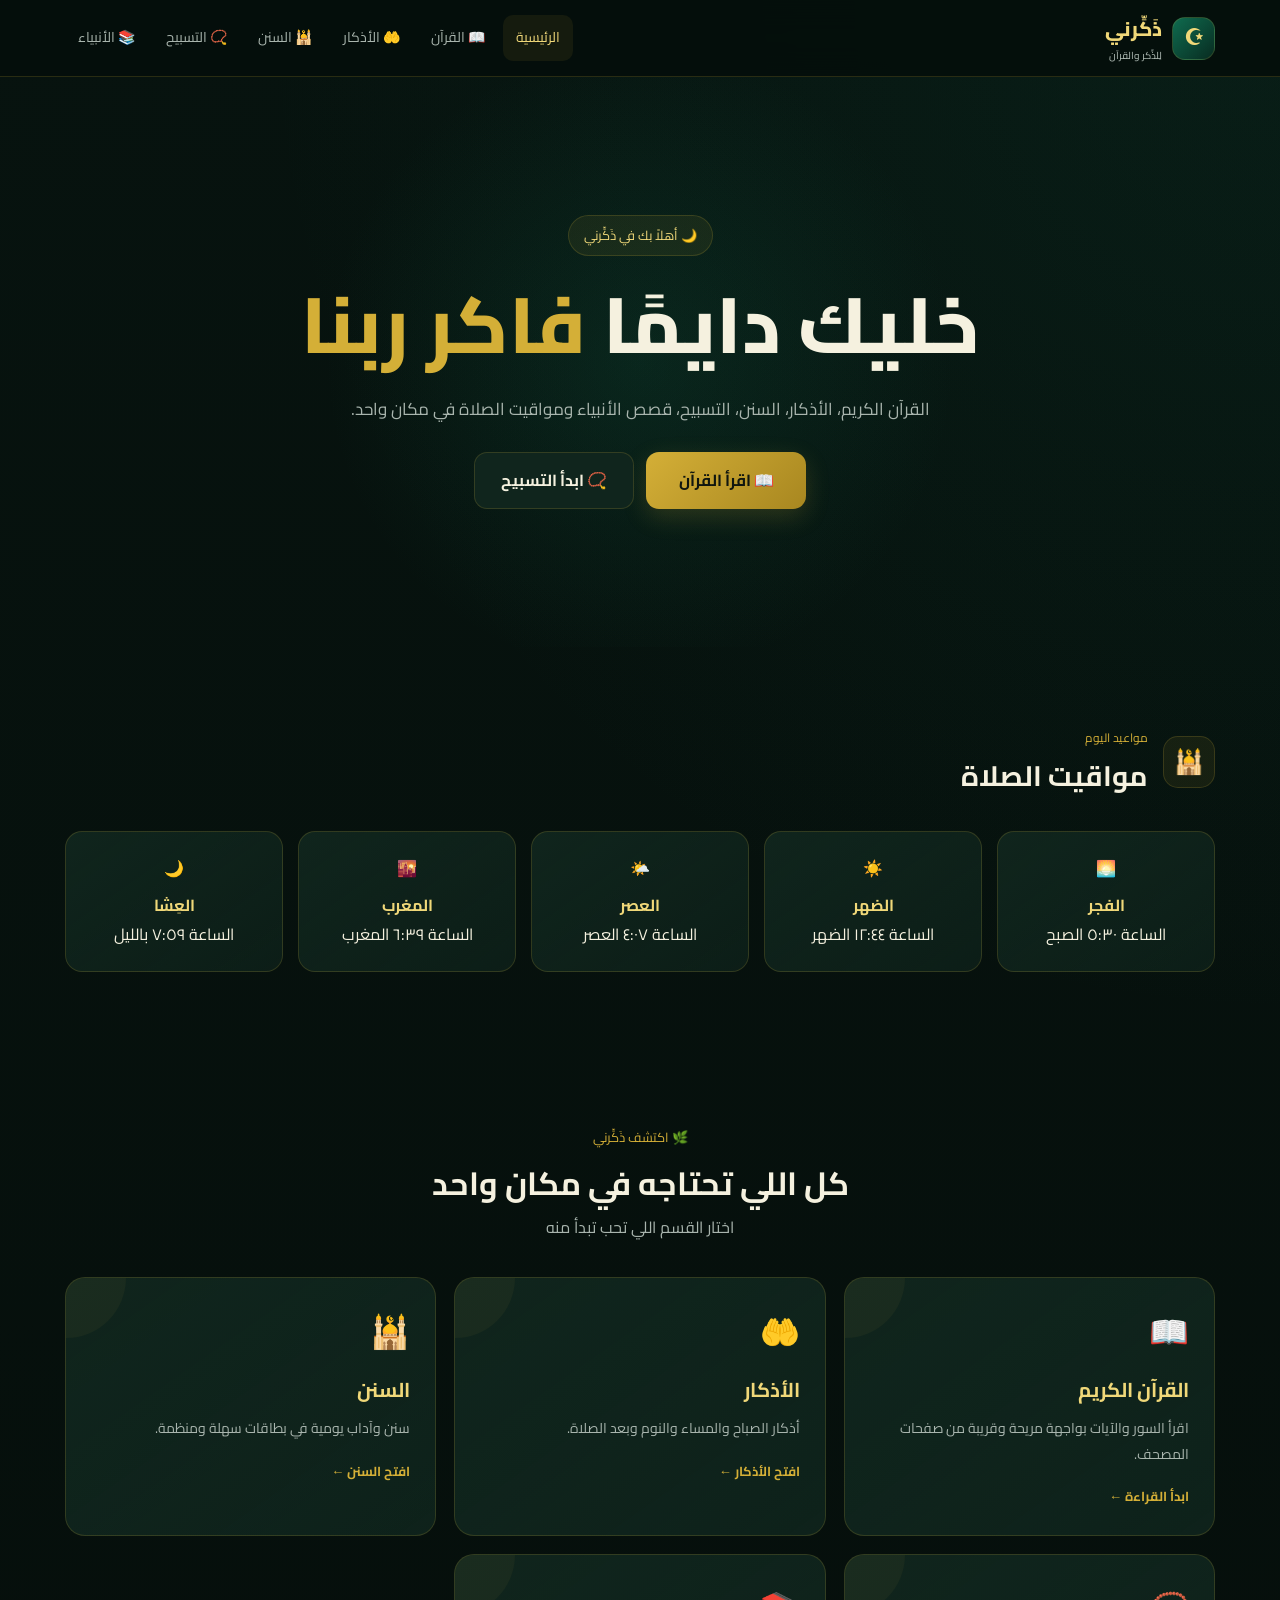
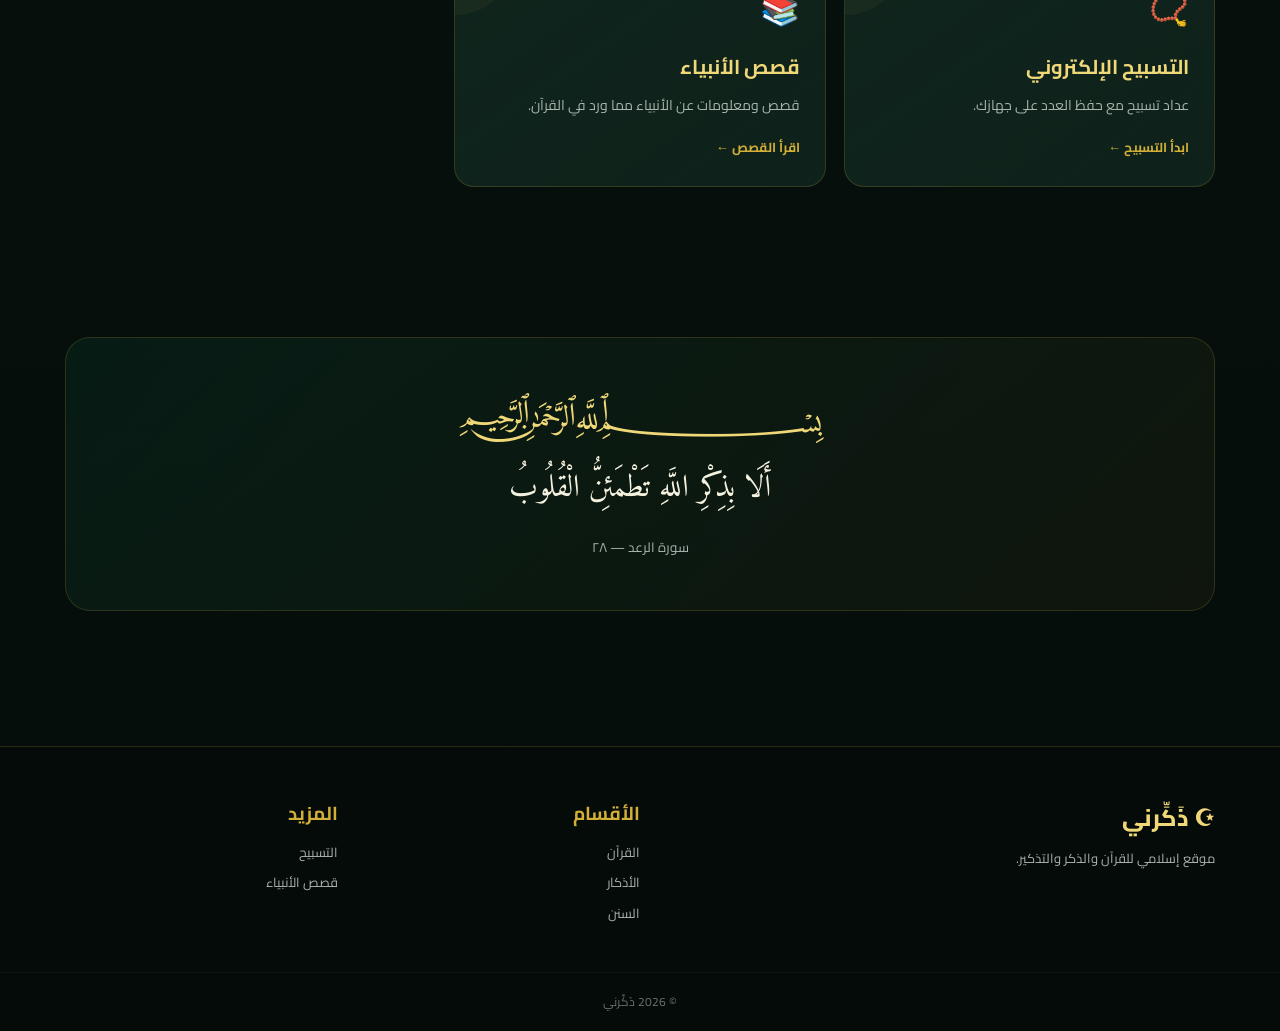
==== index.html @ 09d7612b "Add files via upload" ====
<!DOCTYPE html>
<html lang="ar" dir="rtl">

<head>
    <meta charset="UTF-8">
    <meta name="viewport" content="width=device-width, initial-scale=1.0">

    <title>ذَكِّرني | موقع إسلامي</title>

    <meta name="description"
          content="ذَكِّرني - القرآن الكريم والأذكار والسنن والتسبيح وقصص الأنبياء">

    <link rel="preconnect" href="https://fonts.googleapis.com">
    <link rel="preconnect" href="https://fonts.gstatic.com" crossorigin>

    <link href="https://fonts.googleapis.com/css2?family=Amiri:wght@400;700&family=Cairo:wght@400;500;600;700;800&display=swap"
          rel="stylesheet">

    <link rel="stylesheet" href="style.css">
</head>

<body>

<header class="header">

    <div class="container nav">

        <a href="index.html" class="logo">

            <span class="logo-mark">☪</span>

            <span>
                ذَكِّرني
                <small>لِلذِّكر والقرآن</small>
            </span>

        </a>

        <button class="menu-btn" id="menuBtn">
            ☰
        </button>

        <nav class="nav-links" id="navLinks">

            <a href="index.html" class="active">
                الرئيسية
            </a>

            <a href="quran.html">
                📖 القرآن
            </a>

            <a href="adhkar.html">
                🤲 الأذكار
            </a>

            <a href="sunnah.html">
                🕌 السنن
            </a>

            <a href="tasbeeh.html">
                📿 التسبيح
            </a>

            <a href="prophets.html">
                📚 الأنبياء
            </a>

        </nav>

    </div>

</header>


<section class="hero">

    <div class="container hero-content">

        <span class="badge">
            🌙 أهلاً بك في ذَكِّرني
        </span>

        <h1>
            خليك دايمًا
            <span>فاكر ربنا</span>
        </h1>

        <p>
            القرآن الكريم، الأذكار، السنن، التسبيح،
            قصص الأنبياء ومواقيت الصلاة في مكان واحد.
        </p>

        <div class="hero-actions">

            <a href="quran.html" class="btn primary">
                📖 اقرأ القرآن
            </a>

            <a href="tasbeeh.html" class="btn secondary">
                📿 ابدأ التسبيح
            </a>

        </div>

    </div>

</section>


<section class="section prayer-section">

    <div class="container">

        <div class="section-head">

            <div class="section-icon">
                🕌
            </div>

            <div>

                <small>
                    مواعيد اليوم
                </small>

                <h2>
                    مواقيت الصلاة
                </h2>

            </div>

        </div>

        <div id="prayerTimes" class="prayer-grid">

            <div class="loading">
                ⏳ جاري تحميل المواقيت...
            </div>

        </div>

    </div>

</section>


<section class="section">

    <div class="container">

        <div class="title-center">

            <span>
                🌿 اكتشف ذَكِّرني
            </span>

            <h2>
                كل اللي تحتاجه في مكان واحد
            </h2>

            <p>
                اختار القسم اللي تحب تبدأ منه
            </p>

        </div>


        <div class="cards-grid">


            <a class="feature-card" href="quran.html">

                <div class="card-icon">
                    📖
                </div>

                <h3>
                    القرآن الكريم
                </h3>

                <p>
                    اقرأ السور والآيات بواجهة
                    مريحة وقريبة من صفحات المصحف.
                </p>

                <b>
                    ابدأ القراءة ←
                </b>

            </a>


            <a class="feature-card" href="adhkar.html">

                <div class="card-icon">
                    🤲
                </div>

                <h3>
                    الأذكار
                </h3>

                <p>
                    أذكار الصباح والمساء والنوم
                    وبعد الصلاة.
                </p>

                <b>
                    افتح الأذكار ←
                </b>

            </a>


            <a class="feature-card" href="sunnah.html">

                <div class="card-icon">
                    🕌
                </div>

                <h3>
                    السنن
                </h3>

                <p>
                    سنن وآداب يومية في بطاقات
                    سهلة ومنظمة.
                </p>

                <b>
                    افتح السنن ←
                </b>

            </a>


            <a class="feature-card" href="tasbeeh.html">

                <div class="card-icon">
                    📿
                </div>

                <h3>
                    التسبيح الإلكتروني
                </h3>

                <p>
                    عداد تسبيح مع حفظ العدد
                    على جهازك.
                </p>

                <b>
                    ابدأ التسبيح ←
                </b>

            </a>


            <a class="feature-card" href="prophets.html">

                <div class="card-icon">
                    📚
                </div>

                <h3>
                    قصص الأنبياء
                </h3>

                <p>
                    قصص ومعلومات عن الأنبياء
                    مما ورد في القرآن.
                </p>

                <b>
                    اقرأ القصص ←
                </b>

            </a>

        </div>

    </div>

</section>


<section class="section">

    <div class="container">

        <div class="verse-box">

            <div class="bismillah">
                ﷽
            </div>

            <p>
                أَلَا بِذِكْرِ اللَّهِ تَطْمَئِنُّ الْقُلُوبُ
            </p>

            <small>
                سورة الرعد — ٢٨
            </small>

        </div>

    </div>

</section>


<footer class="footer">

    <div class="container footer-grid">

        <div>

            <div class="footer-logo">
                ☪ ذَكِّرني
            </div>

            <p>
                موقع إسلامي للقرآن والذكر والتذكير.
            </p>

        </div>


        <div>

            <h3>
                الأقسام
            </h3>

            <a href="quran.html">
                القرآن
            </a>

            <a href="adhkar.html">
                الأذكار
            </a>

            <a href="sunnah.html">
                السنن
            </a>

        </div>


        <div>

            <h3>
                المزيد
            </h3>

            <a href="tasbeeh.html">
                التسبيح
            </a>

            <a href="prophets.html">
                قصص الأنبياء
            </a>

        </div>

    </div>


    <div class="footer-bottom">

        © 2026 ذَكِّرني

    </div>

</footer>


<script src="app.js"></script>

</body>
</html>
---- style.css ----
/* =====================================================
   ذَكِّرني | Islamic Website
   Complete Style
===================================================== */

:root {
    --bg: #07130f;
    --bg-2: #0b1c16;
    --card: #10251d;
    --card-2: #132c23;

    --gold: #d4af37;
    --gold-light: #f0d879;
    --gold-dark: #a88720;

    --green: #0f6b4f;
    --green-light: #16805f;

    --text: #f5f1df;
    --muted: #a9b5ae;

    --border: rgba(212, 175, 55, 0.18);

    --danger: #d9534f;

    --shadow:
        0 15px 45px rgba(0, 0, 0, 0.35);
}


/* =====================================================
   RESET
===================================================== */

* {
    margin: 0;
    padding: 0;
    box-sizing: border-box;
}


html {
    scroll-behavior: smooth;
}


body {
    min-height: 100vh;

    background:
        radial-gradient(
            circle at top right,
            rgba(22, 128, 95, 0.10),
            transparent 35%
        ),
        linear-gradient(
            180deg,
            var(--bg),
            #050d0a
        );

    color: var(--text);

    font-family: "Cairo", sans-serif;

    line-height: 1.8;
}


body::selection {
    background: var(--gold);
    color: #07130f;
}


button,
input,
select,
textarea {
    font-family: inherit;
}


button {
    border: none;
    outline: none;
}


a {
    color: inherit;
    text-decoration: none;
}


img {
    max-width: 100%;
}


.container {
    width: min(1150px, 92%);
    margin: auto;
}


/* =====================================================
   HEADER
===================================================== */

.header {
    position: sticky;
    top: 0;
    z-index: 1000;

    background:
        rgba(5, 15, 11, 0.92);

    backdrop-filter: blur(15px);

    border-bottom:
        1px solid var(--border);
}


.nav {
    min-height: 76px;

    display: flex;
    align-items: center;
    justify-content: space-between;

    gap: 20px;
}


.logo {
    display: flex;
    align-items: center;

    gap: 10px;

    color: var(--gold-light);

    font-size: 20px;
    font-weight: 800;
}


.logo small {
    display: block;

    color: var(--muted);

    font-size: 10px;
    font-weight: 500;
}


.logo-mark {
    width: 43px;
    height: 43px;

    display: flex;
    align-items: center;
    justify-content: center;

    border-radius: 13px;

    background:
        linear-gradient(
            135deg,
            var(--green),
            #082c21
        );

    border:
        1px solid var(--border);

    color: var(--gold-light);

    font-size: 22px;
}


.nav-links {
    display: flex;
    align-items: center;

    gap: 5px;
}


.nav-links a {
    padding: 10px 13px;

    border-radius: 10px;

    color: var(--muted);

    font-size: 14px;

    transition: 0.25s ease;
}


.nav-links a:hover,
.nav-links a.active {
    color: var(--gold-light);

    background:
        rgba(212, 175, 55, 0.08);
}


.menu-btn {
    display: none;

    width: 43px;
    height: 43px;

    border-radius: 11px;

    background: var(--card);

    color: var(--gold);

    font-size: 22px;

    cursor: pointer;
}


/* =====================================================
   HERO
===================================================== */

.hero {
    min-height: 570px;

    display: flex;
    align-items: center;

    text-align: center;

    background:
        radial-gradient(
            circle at center,
            rgba(22, 128, 95, 0.16),
            transparent 45%
        );
}


.hero-content {
    max-width: 850px;
    margin: auto;
}


.badge {
    display: inline-flex;
    align-items: center;

    padding: 8px 15px;

    border-radius: 50px;

    background:
        rgba(212, 175, 55, 0.08);

    border:
        1px solid var(--border);

    color: var(--gold-light);

    font-size: 13px;
}


.hero h1 {
    margin-top: 22px;

    font-size: clamp(42px, 7vw, 78px);

    line-height: 1.2;

    font-weight: 800;
}


.hero h1 span {
    color: var(--gold);
}


.hero p {
    max-width: 700px;

    margin: 22px auto;

    color: var(--muted);

    font-size: 17px;
}


.hero-actions {
    display: flex;
    justify-content: center;

    gap: 12px;

    margin-top: 28px;
}


.btn {
    display: inline-flex;
    align-items: center;
    justify-content: center;

    min-width: 160px;

    padding: 13px 20px;

    border-radius: 13px;

    font-weight: 700;

    transition: 0.25s ease;
}


.btn:hover {
    transform: translateY(-3px);
}


.btn.primary {
    background:
        linear-gradient(
            135deg,
            var(--gold),
            var(--gold-dark)
        );

    color: #10160f;

    box-shadow:
        0 8px 25px rgba(212, 175, 55, 0.18);
}


.btn.secondary {
    background: var(--card);

    border:
        1px solid var(--border);

    color: var(--text);
}


/* =====================================================
   SECTIONS
===================================================== */

.section {
    padding: 75px 0;
}


.section-head {
    display: flex;
    align-items: center;

    gap: 15px;

    margin-bottom: 30px;
}


.section-icon {
    width: 52px;
    height: 52px;

    display: flex;
    align-items: center;
    justify-content: center;

    border-radius: 15px;

    background:
        rgba(212, 175, 55, 0.08);

    border:
        1px solid var(--border);

    font-size: 24px;
}


.section-head small {
    color: var(--gold);

    font-size: 12px;
}


.section-head h2 {
    font-size: 28px;
}


.title-center {
    text-align: center;

    margin-bottom: 35px;
}


.title-center > span {
    color: var(--gold);

    font-size: 13px;
}


.title-center h2 {
    margin-top: 5px;

    font-size: 32px;
}


.title-center p {
    color: var(--muted);
}


/* =====================================================
   PRAYER
===================================================== */

.prayer-grid {
    display: grid;

    grid-template-columns:
        repeat(5, 1fr);

    gap: 15px;
}


.prayer-card {
    padding: 22px 15px;

    text-align: center;

    border-radius: 17px;

    background:
        linear-gradient(
            145deg,
            var(--card),
            rgba(16, 37, 29, 0.65)
        );

    border:
        1px solid var(--border);

    transition: 0.25s ease;
}


.prayer-card:hover {
    transform: translateY(-5px);

    border-color:
        rgba(212, 175, 55, 0.45);
}


.prayer-card .icon {
    font-size: 25px;
}


.prayer-card h3 {
    margin-top: 8px;

    color: var(--gold-light);

    font-size: 16px;
}


.prayer-card .time {
    margin-top: 5px;

    font-size: 22px;

    font-weight: 700;
}


.prayer-card small {
    color: var(--muted);
}


.loading {
    width: 100%;

    padding: 35px;

    text-align: center;

    color: var(--muted);
}


/* =====================================================
   FEATURE CARDS
===================================================== */

.cards-grid {
    display: grid;

    grid-template-columns:
        repeat(3, 1fr);

    gap: 18px;
}


.feature-card {
    position: relative;

    padding: 25px;

    min-height: 210px;

    border-radius: 20px;

    background:
        linear-gradient(
            145deg,
            var(--card),
            rgba(19, 44, 35, 0.65)
        );

    border:
        1px solid var(--border);

    transition: 0.3s ease;

    overflow: hidden;
}


.feature-card::before {
    content: "";

    position: absolute;

    width: 120px;
    height: 120px;

    top: -60px;
    left: -60px;

    border-radius: 50%;

    background:
        rgba(212, 175, 55, 0.05);
}


.feature-card:hover {
    transform: translateY(-7px);

    border-color:
        rgba(212, 175, 55, 0.45);

    box-shadow: var(--shadow);
}


.card-icon {
    font-size: 32px;

    margin-bottom: 12px;
}


.feature-card h3 {
    color: var(--gold-light);

    font-size: 20px;
}


.feature-card p {
    margin-top: 8px;

    color: var(--muted);

    font-size: 14px;
}


.feature-card b {
    display: inline-block;

    margin-top: 18px;

    color: var(--gold);

    font-size: 13px;
}


/* =====================================================
   VERSE
===================================================== */

.verse-box {
    padding: 50px 25px;

    text-align: center;

    border-radius: 25px;

    background:
        linear-gradient(
            135deg,
            rgba(15, 107, 79, 0.15),
            rgba(212, 175, 55, 0.05)
        );

    border:
        1px solid var(--border);
}


.bismillah {
    font-family: "Amiri", serif;

    color: var(--gold-light);

    font-size: 32px;

    text-align: center;
}


.verse-box p {
    margin: 15px 0;

    font-family: "Amiri", serif;

    font-size: 31px;
}


.verse-box small {
    color: var(--muted);
}


/* =====================================================
   FOOTER
===================================================== */

.footer {
    margin-top: 60px;

    padding-top: 50px;

    background: #040b08;

    border-top:
        1px solid var(--border);
}


.footer-grid {
    display: grid;

    grid-template-columns:
        2fr 1fr 1fr;

    gap: 30px;
}


.footer-logo {
    color: var(--gold-light);

    font-size: 23px;

    font-weight: 800;
}


.footer p {
    color: var(--muted);

    margin-top: 8px;

    font-size: 13px;
}


.footer h3 {
    margin-bottom: 10px;

    color: var(--gold);
}


.footer a {
    display: block;

    margin: 7px 0;

    color: var(--muted);

    font-size: 13px;

    transition: 0.2s;
}


.footer a:hover {
    color: var(--gold-light);
}


.footer-bottom {
    margin-top: 40px;

    padding: 18px;

    text-align: center;

    color: #68736e;

    border-top:
        1px solid rgba(255,255,255,0.04);

    font-size: 12px;
}


/* =====================================================
   INNER PAGE
===================================================== */

.page-hero {
    padding: 75px 0 55px;

    text-align: center;

    background:
        radial-gradient(
            circle at center,
            rgba(22, 128, 95, 0.12),
            transparent 45%
        );
}


.page-hero h1 {
    margin-top: 15px;

    font-size: clamp(35px, 5vw, 55px);
}


.page-hero p {
    color: var(--muted);

    margin-top: 8px;
}


.page-content {
    padding: 30px 0 70px;
}


/* =====================================================
   QURAN CONTROLS
===================================================== */

.quran-controls {
    display: flex;

    justify-content: center;

    margin-bottom: 25px;
}


.surah-select {
    width: min(600px, 100%);

    padding: 14px 18px;

    border-radius: 13px;

    border:
        1px solid var(--border);

    background: var(--card);

    color: var(--text);

    outline: none;

    cursor: pointer;

    font-size: 15px;
}


.surah-select:focus {
    border-color: var(--gold);
}


.surah-select option {
    background: #0c1c15;

    color: white;
}


/* =====================================================
   MUSHAF PAGE
===================================================== */

.quran-reader {
    width: 100%;
}


.mushaf-page {
    position: relative;

    max-width: 850px;

    min-height: 900px;

    margin: 25px auto;

    padding: 45px 55px 75px;

    background:
        linear-gradient(
            145deg,
            rgba(255,255,255,0.045),
            rgba(212,175,55,0.025)
        );

    border:
        2px solid rgba(212,175,55,0.35);

    border-radius: 8px;

    box-shadow:
        0 15px 45px rgba(0,0,0,0.35),
        inset 0 0 40px rgba(212,175,55,0.03);
}


.mushaf-top {
    display: flex;

    justify-content: space-between;

    gap: 15px;

    padding-bottom: 15px;

    margin-bottom: 25px;

    border-bottom:
        1px solid rgba(212,175,55,0.25);

    color: var(--gold);

    font-family: "Cairo", sans-serif;

    font-size: 14px;
}


.mushaf-page .quran-title {
    text-align: center;

    color: var(--gold-light);

    font-family: "Amiri", serif;

    font-size: 32px;

    margin-bottom: 10px;
}


.mushaf-page .basmala {
    text-align: center;

    font-family: "Amiri", serif;

    color: var(--text);

    font-size: 32px;

    margin: 20px 0 30px;
}


.mushaf-text {
    color: #f5f0df;

    font-family: "Amiri", serif;

    font-size: 30px;

    line-height: 2.35;

    text-align: justify;
}


.mushaf-ayah {
    display: inline;

    transition: 0.3s ease;
}


.mushaf-number {
    display: inline-flex;

    align-items: center;
    justify-content: center;

    margin: 0 5px;

    color: var(--gold);

    font-family: "Amiri", serif;

    font-size: 20px;
}


/* الآية المطلوبة من قصص الأنبياء */

.mushaf-ayah.target-ayah {
    background:
        rgba(212,175,55,0.18);

    border-radius: 8px;

    padding: 4px 8px;

    box-shadow:
        0 0 20px rgba(212,175,55,0.25);

    outline:
        1px solid rgba(212,175,55,0.55);

    animation:
        targetAyahGlow 1.5s ease-in-out;
}


@keyframes targetAyahGlow {

    0% {
        background:
            rgba(212,175,55,0.45);
    }

    100% {
        background:
            rgba(212,175,55,0.18);
    }
}


.mushaf-page-number {
    position: absolute;

    bottom: 20px;

    left: 50%;

    transform: translateX(-50%);

    color: var(--gold);

    font-size: 14px;
}


/* =====================================================
   OLD AYAH SUPPORT
===================================================== */

.ayah {
    padding: 18px;

    margin-bottom: 10px;

    border-radius: 12px;

    font-family: "Amiri", serif;

    font-size: 27px;

    line-height: 2;

    transition: 0.3s ease;
}


.ayah-number {
    display: inline-flex;

    align-items: center;
    justify-content: center;

    width: 34px;
    height: 34px;

    margin-left: 8px;

    border:
        1px solid var(--border);

    border-radius: 50%;

    color: var(--gold);

    font-size: 15px;
}


.ayah-text {
    color: var(--text);
}


.ayah.target-ayah {
    border:
        2px solid var(--gold);

    box-shadow:
        0 0 25px rgba(212,175,55,0.25);

    transform: scale(1.01);

    background:
        rgba(212,175,55,0.07);
}


.ayah.target-ayah::before {
    content: "📍 الآية المطلوبة";

    display: block;

    margin-bottom: 10px;

    color: var(--gold);

    font-family: "Cairo", sans-serif;

    font-size: 13px;

    font-weight: 700;
}


/* =====================================================
   QURAN NAVIGATION
===================================================== */

.quran-navigation {
    display: flex;

    justify-content: center;

    gap: 15px;

    margin-top: 25px;
}


.quran-navigation button {
    min-width: 190px;

    padding: 13px 18px;

    border-radius: 13px;

    background: var(--card);

    border:
        1px solid var(--border);

    color: var(--text);

    cursor: pointer;

    transition: 0.25s ease;
}


.quran-navigation button:hover:not(:disabled) {
    background:
        rgba(212,175,55,0.09);

    border-color:
        rgba(212,175,55,0.5);

    color: var(--gold-light);

    transform: translateY(-2px);
}


.quran-navigation button:disabled {
    opacity: 0.35;

    cursor: not-allowed;
}


/* =====================================================
   ADHKAR
===================================================== */

.adhkar-grid {
    display: grid;

    grid-template-columns:
        repeat(3, 1fr);

    gap: 18px;
}


.dhikr-card {
    padding: 25px;

    border-radius: 18px;

    background: var(--card);

    border:
        1px solid var(--border);

    cursor: pointer;

    transition: 0.25s ease;
}


.dhikr-card:hover {
    transform: translateY(-5px);

    border-color:
        rgba(212,175,55,0.45);
}


.dhikr-card h3 {
    color: var(--gold-light);
}


.dhikr-card p {
    margin-top: 8px;

    color: var(--muted);

    font-size: 13px;
}


.dhikr-reader {
    margin-top: 25px;

    padding: 30px;

    border-radius: 20px;

    background: var(--card);

    border:
        1px solid var(--border);
}


.dhikr-item {
    padding: 20px 0;

    border-bottom:
        1px solid rgba(255,255,255,0.05);

    font-family: "Amiri", serif;

    font-size: 24px;

    line-height: 2;
}


.dhikr-item:last-child {
    border-bottom: none;
}


/* =====================================================
   SUNNAH
===================================================== */

.sunnah-grid {
    display: grid;

    grid-template-columns:
        repeat(3, 1fr);

    gap: 18px;
}


.sunnah-card {
    padding: 25px;

    border-radius: 18px;

    background: var(--card);

    border:
        1px solid var(--border);

    cursor: pointer;

    transition: 0.25s ease;
}


.sunnah-card:hover {
    transform: translateY(-5px);

    border-color:
        rgba(212,175,55,0.45);
}


.sunnah-card h3 {
    color: var(--gold-light);
}


.sunnah-card p {
    color: var(--muted);

    margin-top: 8px;

    font-size: 13px;
}


.sunnah-reader {
    margin-top: 25px;

    padding: 30px;

    border-radius: 20px;

    background: var(--card);

    border:
        1px solid var(--border);

    font-family: "Amiri", serif;

    font-size: 23px;

    line-height: 2;
}


/* =====================================================
   TASBEEH
===================================================== */

.tasbeeh-container {
    max-width: 650px;

    margin: auto;

    text-align: center;
}


.tasbeeh-options {
    display: grid;

    grid-template-columns:
        repeat(2, 1fr);

    gap: 12px;

    margin-bottom: 25px;
}


.tasbeeh-option {
    padding: 13px;

    border-radius: 13px;

    background: var(--card);

    border:
        1px solid var(--border);

    color: var(--text);

    cursor: pointer;

    transition: 0.25s;
}


.tasbeeh-option:hover,
.tasbeeh-option.active {
    background:
        rgba(212,175,55,0.10);

    border-color:
        var(--gold);

    color: var(--gold-light);
}


.tasbeeh-counter {
    padding: 40px 25px;

    border-radius: 25px;

    background:
        linear-gradient(
            145deg,
            var(--card),
            var(--card-2)
        );

    border:
        1px solid var(--border);

    box-shadow: var(--shadow);
}


.tasbeeh-name {
    color: var(--gold-light);

    font-family: "Amiri", serif;

    font-size: 30px;
}


.tasbeeh-count {
    margin: 15px 0;

    font-size: 75px;

    font-weight: 800;

    color: var(--gold);
}


.tasbeeh-tap {
    width: 190px;
    height: 190px;

    margin: 15px auto;

    display: flex;
    align-items: center;
    justify-content: center;

    border-radius: 50%;

    background:
        linear-gradient(
            145deg,
            var(--green),
            #083c2c
        );

    border:
        3px solid rgba(212,175,55,0.35);

    color: white;

    font-size: 24px;

    font-weight: 800;

    cursor: pointer;

    user-select: none;

    transition: 0.12s ease;
}


.tasbeeh-tap:active {
    transform: scale(0.94);
}


.tasbeeh-actions {
    display: flex;

    justify-content: center;

    gap: 10px;

    margin-top: 20px;
}


.save-btn {
    padding: 11px 18px;

    border-radius: 11px;

    background:
        rgba(212,175,55,0.08);

    border:
        1px solid var(--border);

    color: var(--gold-light);

    cursor: pointer;

    transition: 0.2s;
}


.save-btn:hover {
    background:
        rgba(212,175,55,0.15);
}


/* =====================================================
   PROPHETS
===================================================== */

.prophets-grid {
    display: grid;

    grid-template-columns:
        repeat(4, 1fr);

    gap: 17px;
}


.prophet-card {
    position: relative;

    padding: 22px;

    border-radius: 18px;

    background: var(--card);

    border:
        1px solid var(--border);

    cursor: pointer;

    transition: 0.3s ease;

    overflow: hidden;
}


.prophet-card:hover {
    transform: translateY(-6px);

    border-color:
        rgba(212,175,55,0.5);

    box-shadow: var(--shadow);
}


.prophet-icon {
    font-size: 32px;

    margin-bottom: 8px;
}


.prophet-card h3 {
    color: var(--gold-light);

    font-family: "Amiri", serif;

    font-size: 23px;
}


.prophet-card p {
    color: var(--muted);

    margin-top: 7px;

    font-size: 12px;
}


.prophet-number {
    position: absolute;

    top: 12px;
    left: 12px;

    color: var(--gold);

    font-size: 12px;
}


/* =====================================================
   STORY READER
===================================================== */

.story-reader {
    display: none;

    margin-top: 30px;

    padding: 35px;

    border-radius: 22px;

    background:
        linear-gradient(
            145deg,
            var(--card),
            rgba(19,44,35,0.75)
        );

    border:
        1px solid var(--border);

    box-shadow: var(--shadow);
}


.story-reader.show {
    display: block;

    animation:
        storyAppear 0.3s ease;
}


@keyframes storyAppear {

    from {
        opacity: 0;
        transform: translateY(15px);
    }

    to {
        opacity: 1;
        transform: translateY(0);
    }
}


.story-header {
    display: flex;

    align-items: center;
    justify-content: space-between;

    gap: 15px;

    padding-bottom: 20px;

    border-bottom:
        1px solid var(--border);

    margin-bottom: 25px;
}


.story-header h2 {
    color: var(--gold-light);

    font-family: "Amiri", serif;

    font-size: 32px;
}


.close-story {
    width: 40px;
    height: 40px;

    border-radius: 10px;

    background:
        rgba(217,83,79,0.08);

    border:
        1px solid rgba(217,83,79,0.25);

    color: #ff8a86;

    cursor: pointer;

    font-size: 20px;
}


.story-content {
    color: var(--text);

    font-family: "Amiri", serif;

    font-size: 21px;

    line-height: 2.1;
}


.story-intro {
    padding: 18px;

    margin-bottom: 25px;

    border-radius: 15px;

    background:
        rgba(212,175,55,0.06);

    border:
        1px solid var(--border);
}


.story-timeline {
    display: grid;

    gap: 18px;
}


.story-event {
    padding: 20px;

    border-radius: 15px;

    background:
        rgba(255,255,255,0.025);

    border:
        1px solid rgba(255,255,255,0.05);
}


.story-event h3 {
    color: var(--gold-light);

    font-family: "Cairo", sans-serif;

    font-size: 17px;

    margin-bottom: 8px;
}


.story-event p {
    font-family: "Amiri", serif;

    font-size: 20px;
}


.story-references {
    margin-top: 30px;

    padding-top: 25px;

    border-top:
        1px solid var(--border);
}


.story-references h3 {
    color: var(--gold-light);

    font-size: 19px;

    margin-bottom: 15px;
}


.references-list {
    display: grid;

    gap: 10px;
}


.story-ref {
    display: flex;

    align-items: center;

    gap: 8px;

    width: 100%;

    padding: 13px 15px;

    border-radius: 13px;

    border:
        1px solid var(--border);

    background:
        rgba(255,255,255,0.025);

    color: var(--text);

    text-align: right;

    font-family: "Cairo", sans-serif;

    cursor: pointer;

    transition: 0.25s ease;
}


.story-ref:hover {
    background:
        rgba(212,175,55,0.1);

    border-color:
        rgba(212,175,55,0.5);

    color: var(--gold-light);

    transform: translateX(-3px);
}


.story-ref span {
    margin-right: auto;

    color: var(--gold);

    font-size: 18px;
}


.story-note {
    margin-top: 20px;

    padding: 15px;

    border-radius: 13px;

    background:
        rgba(15,107,79,0.08);

    border:
        1px solid rgba(15,107,79,0.25);

    color: var(--muted);

    font-family: "Cairo", sans-serif;

    font-size: 12px;
}


/* =====================================================
   GENERAL BUTTONS
===================================================== */

button {
    -webkit-tap-highlight-color: transparent;
}


button:focus-visible,
a:focus-visible,
select:focus-visible {
    outline:
        2px solid var(--gold);

    outline-offset: 3px;
}


/* =====================================================
   SCROLLBAR
===================================================== */

::-webkit-scrollbar {
    width: 9px;
}


::-webkit-scrollbar-track {
    background: #040b08;
}


::-webkit-scrollbar-thumb {
    background:
        rgba(212,175,55,0.35);

    border-radius: 20px;
}


::-webkit-scrollbar-thumb:hover {
    background:
        rgba(212,175,55,0.55);
}


/* =====================================================
   RESPONSIVE 1050
===================================================== */

@media (max-width: 1050px) {

    .prayer-grid {
        grid-template-columns:
            repeat(3, 1fr);
    }


    .cards-grid {
        grid-template-columns:
            repeat(2, 1fr);
    }


    .prophets-grid {
        grid-template-columns:
            repeat(3, 1fr);
    }
}


/* =====================================================
   RESPONSIVE 800
===================================================== */

@media (max-width: 800px) {

    .menu-btn {
        display: block;
    }


    .nav {
        position: relative;
    }


    .nav-links {
        display: none;

        position: absolute;

        top: 70px;
        right: 0;
        left: 0;

        padding: 12px;

        flex-direction: column;

        align-items: stretch;

        background:
            rgba(5,15,11,0.98);

        border:
            1px solid var(--border);

        border-radius: 15px;

        box-shadow: var(--shadow);
    }


    .nav-links.show {
        display: flex;
    }


    .nav-links a {
        width: 100%;

        padding: 12px 15px;

        text-align: center;
    }


    .prayer-grid {
        grid-template-columns:
            repeat(2, 1fr);
    }


    .adhkar-grid,
    .sunnah-grid {
        grid-template-columns:
            repeat(2, 1fr);
    }


    .prophets-grid {
        grid-template-columns:
            repeat(2, 1fr);
    }


    .footer-grid {
        grid-template-columns:
            1fr 1fr;
    }


    .mushaf-page {
        min-height: 700px;

        padding:
            35px 30px 65px;
    }


    .mushaf-text {
        font-size: 25px;

        line-height: 2.2;
    }
}


/* =====================================================
   RESPONSIVE 520
===================================================== */

@media (max-width: 520px) {

    .container {
        width: 94%;
    }


    .hero {
        min-height: 500px;
    }


    .hero h1 {
        font-size: 42px;
    }


    .hero p {
        font-size: 14px;
    }


    .hero-actions {
        flex-direction: column;
    }


    .btn {
        width: 100%;
    }


    .section {
        padding: 55px 0;
    }


    .prayer-grid {
        grid-template-columns:
            repeat(2, 1fr);

        gap: 10px;
    }


    .prayer-card {
        padding: 17px 10px;
    }


    .prayer-card .time {
        font-size: 19px;
    }


    .cards-grid,
    .adhkar-grid,
    .sunnah-grid,
    .prophets-grid {
        grid-template-columns:
            1fr;
    }


    .title-center h2 {
        font-size: 25px;
    }


    .footer-grid {
        grid-template-columns:
            1fr;
    }


    .footer {
        text-align: center;
    }


    .verse-box p {
        font-size: 25px;
    }


    .page-hero {
        padding: 55px 0 35px;
    }


    .page-hero h1 {
        font-size: 38px;
    }


    /* المصحف */

    .mushaf-page {
        min-height: 650px;

        padding:
            25px 17px 60px;

        margin:
            12px 0;

        border-radius: 7px;
    }


    .mushaf-top {
        font-size: 10px;
    }


    .mushaf-page .quran-title {
        font-size: 27px;
    }


    .mushaf-page .basmala {
        font-size: 27px;

        margin: 15px 0 25px;
    }


    .mushaf-text {
        font-size: 22px;

        line-height: 2.2;

        text-align: justify;
    }


    .mushaf-number {
        font-size: 17px;

        margin: 0 3px;
    }


    .quran-navigation {
        flex-direction: column;

        gap: 10px;
    }


    .quran-navigation button {
        width: 100%;

        min-width: 0;
    }


    /* التسبيح */

    .tasbeeh-options {
        grid-template-columns:
            1fr;
    }


    .tasbeeh-count {
        font-size: 60px;
    }


    .tasbeeh-tap {
        width: 165px;
        height: 165px;
    }


    /* القصص */

    .story-reader {
        padding: 22px 16px;
    }


    .story-header h2 {
        font-size: 27px;
    }


    .story-content {
        font-size: 18px;
    }


    .story-event p {
        font-size: 18px;
    }


    .story-ref {
        font-size: 12px;
    }
}


/* =====================================================
   EXTRA MOBILE SAFETY
===================================================== */

@media (max-width: 360px) {

    .hero h1 {
        font-size: 35px;
    }


    .mushaf-text {
        font-size: 20px;

        line-height: 2.1;
    }


    .prayer-grid {
        grid-template-columns:
            1fr 1fr;
    }


    .tasbeeh-tap {
        width: 145px;
        height: 145px;
    }
}
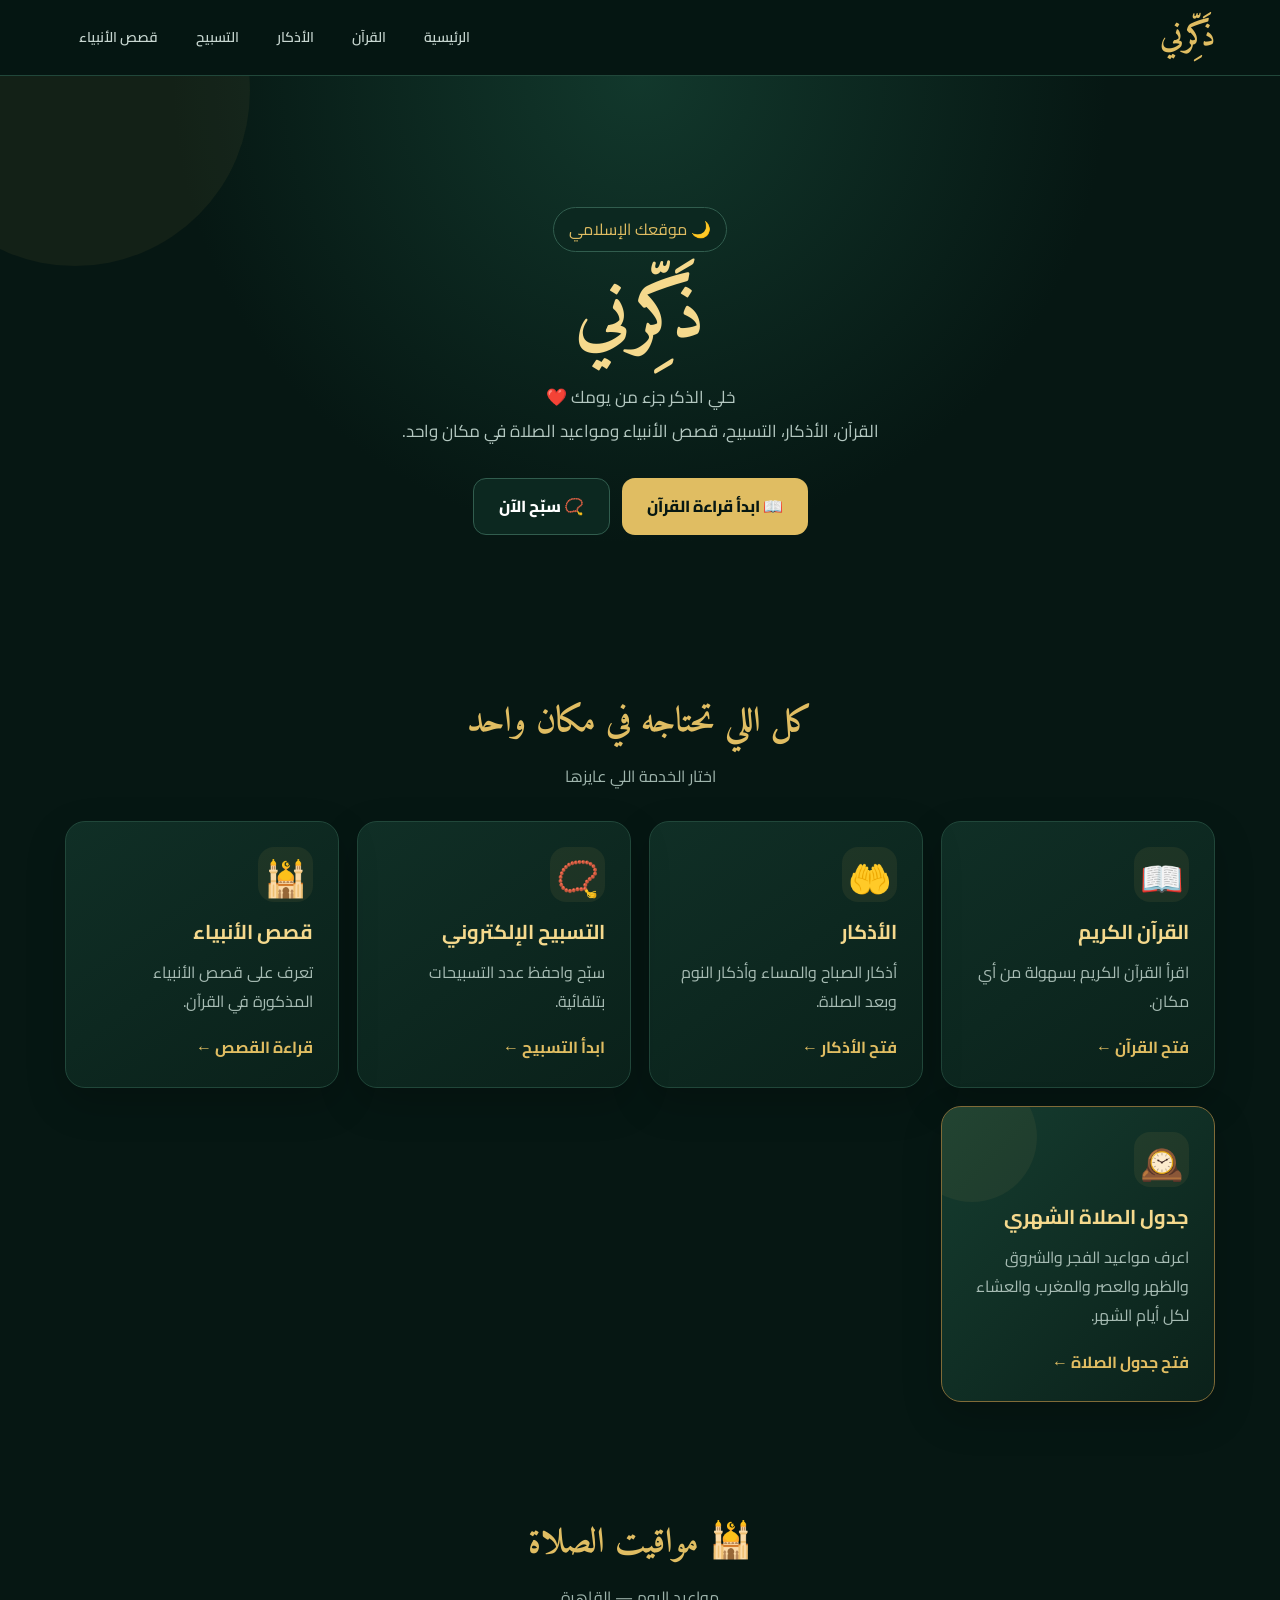
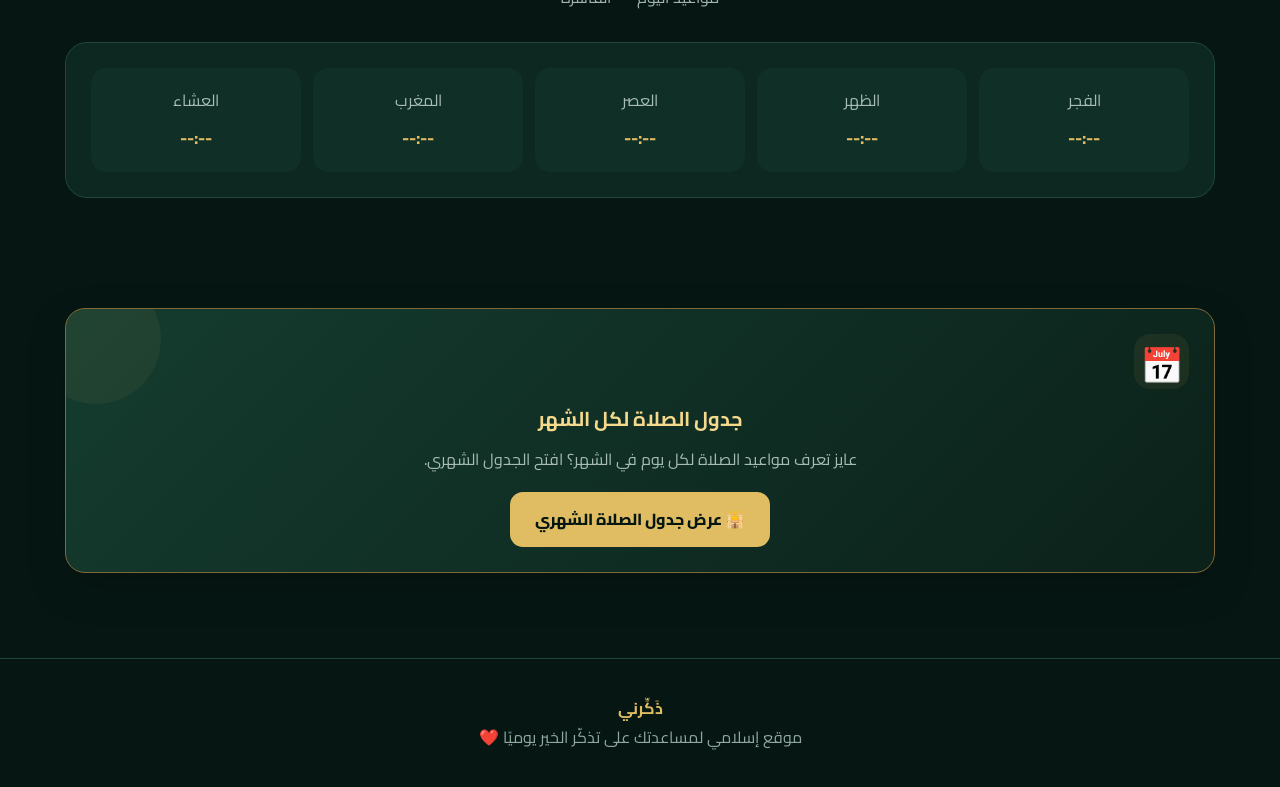
==== commit 0ad94592: "Update index.html" ====
--- a/index.html
+++ b/index.html
@@ -3,67 +3,489 @@
 
 <head>
     <meta charset="UTF-8">
-    <meta name="viewport" content="width=device-width, initial-scale=1.0">
+
+    <meta name="viewport"
+          content="width=device-width, initial-scale=1.0">
+
+    <meta name="theme-color" content="#071c16">
 
     <title>ذَكِّرني | موقع إسلامي</title>
 
-    <meta name="description"
-          content="ذَكِّرني - القرآن الكريم والأذكار والسنن والتسبيح وقصص الأنبياء">
-
-    <link rel="preconnect" href="https://fonts.googleapis.com">
-    <link rel="preconnect" href="https://fonts.gstatic.com" crossorigin>
-
-    <link href="https://fonts.googleapis.com/css2?family=Amiri:wght@400;700&family=Cairo:wght@400;500;600;700;800&display=swap"
+    <link rel="stylesheet" href="style.css">
+
+    <link rel="preconnect"
+          href="https://fonts.googleapis.com">
+
+    <link rel="preconnect"
+          href="https://fonts.gstatic.com"
+          crossorigin>
+
+    <link href="https://fonts.googleapis.com/css2?family=Cairo:wght@400;500;600;700;800&family=Amiri:wght@400;700&display=swap"
           rel="stylesheet">
 
-    <link rel="stylesheet" href="style.css">
+    <style>
+
+        * {
+            box-sizing: border-box;
+        }
+
+        body {
+            margin: 0;
+            font-family: "Cairo", sans-serif;
+            background: #061713;
+            color: #fff;
+        }
+
+        a {
+            text-decoration: none;
+            color: inherit;
+        }
+
+        .container {
+            width: min(1150px, 92%);
+            margin: auto;
+        }
+
+        /* HEADER */
+
+        header {
+            position: sticky;
+            top: 0;
+            z-index: 1000;
+
+            background: rgba(6, 23, 19, .92);
+            backdrop-filter: blur(15px);
+
+            border-bottom: 1px solid #21473a;
+        }
+
+        .nav {
+            min-height: 75px;
+
+            display: flex;
+            align-items: center;
+            justify-content: space-between;
+
+            gap: 20px;
+        }
+
+        .logo {
+            font-family: "Amiri", serif;
+
+            font-size: 32px;
+            font-weight: 700;
+
+            color: #e0bd62;
+        }
+
+        .nav-links {
+            display: flex;
+            align-items: center;
+            gap: 10px;
+
+            flex-wrap: wrap;
+        }
+
+        .nav-links a {
+            padding: 9px 14px;
+
+            border-radius: 10px;
+
+            color: #c8d7d1;
+
+            transition: .2s;
+        }
+
+        .nav-links a:hover {
+            background: #102f26;
+            color: #e0bd62;
+        }
+
+        /* HERO */
+
+        .hero {
+            padding: 80px 0 50px;
+
+            text-align: center;
+
+            background:
+                radial-gradient(
+                    circle at top,
+                    #12382c 0,
+                    #061713 55%
+                );
+        }
+
+        .hero-badge {
+            display: inline-block;
+
+            padding: 7px 15px;
+
+            border: 1px solid #315d4e;
+
+            border-radius: 50px;
+
+            color: #e0bd62;
+
+            background: #0c2820;
+
+            margin-bottom: 20px;
+        }
+
+        .hero h1 {
+            margin: 0;
+
+            font-family: "Amiri", serif;
+
+            font-size: clamp(42px, 7vw, 75px);
+
+            color: #f5d98d;
+        }
+
+        .hero p {
+            max-width: 650px;
+
+            margin: 15px auto 30px;
+
+            line-height: 2;
+
+            color: #b4c8c1;
+
+            font-size: 17px;
+        }
+
+        .hero-buttons {
+            display: flex;
+
+            justify-content: center;
+
+            gap: 12px;
+
+            flex-wrap: wrap;
+        }
+
+        .btn {
+            display: inline-flex;
+
+            align-items: center;
+            justify-content: center;
+
+            padding: 13px 25px;
+
+            border-radius: 13px;
+
+            font-weight: 800;
+
+            transition: .2s;
+        }
+
+        .btn-primary {
+            background: #e0bd62;
+            color: #061713;
+        }
+
+        .btn-primary:hover {
+            background: #f5d98d;
+            transform: translateY(-2px);
+        }
+
+        .btn-secondary {
+            border: 1px solid #315d4e;
+            background: #0c2820;
+            color: #fff;
+        }
+
+        .btn-secondary:hover {
+            border-color: #e0bd62;
+            color: #e0bd62;
+        }
+
+        /* SECTION */
+
+        .section {
+            padding: 55px 0;
+        }
+
+        .section-title {
+            text-align: center;
+
+            margin-bottom: 30px;
+        }
+
+        .section-title h2 {
+            margin: 0 0 8px;
+
+            font-family: "Amiri", serif;
+
+            font-size: 35px;
+
+            color: #e0bd62;
+        }
+
+        .section-title p {
+            margin: 0;
+
+            color: #9fb5ad;
+        }
+
+        /* CARDS */
+
+        .cards {
+            display: grid;
+
+            grid-template-columns:
+                repeat(auto-fit, minmax(220px, 1fr));
+
+            gap: 18px;
+        }
+
+        .card {
+            background:
+                linear-gradient(
+                    145deg,
+                    #102f26,
+                    #0a211a
+                );
+
+            border: 1px solid #21473a;
+
+            border-radius: 20px;
+
+            padding: 25px;
+
+            min-height: 190px;
+
+            transition: .25s;
+
+            box-shadow: 0 15px 40px #0003;
+        }
+
+        .card:hover {
+            transform: translateY(-6px);
+
+            border-color: #e0bd62;
+
+            box-shadow:
+                0 20px 55px #0005;
+        }
+
+        .card-icon {
+            font-size: 35px;
+
+            margin-bottom: 12px;
+        }
+
+        .card h3 {
+            margin: 0 0 8px;
+
+            color: #f5d98d;
+
+            font-size: 20px;
+        }
+
+        .card p {
+            margin: 0 0 18px;
+
+            color: #a7bcb4;
+
+            line-height: 1.8;
+        }
+
+        .card-link {
+            color: #e0bd62;
+
+            font-weight: 700;
+        }
+
+        /* MONTHLY PRAYER SPECIAL CARD */
+
+        .monthly-card {
+            position: relative;
+
+            overflow: hidden;
+
+            background:
+                linear-gradient(
+                    135deg,
+                    #153c2f,
+                    #0b211a
+                );
+
+            border: 1px solid #806b38;
+        }
+
+        .monthly-card::before {
+            content: "";
+
+            position: absolute;
+
+            width: 130px;
+            height: 130px;
+
+            border-radius: 50%;
+
+            background: #e0bd62;
+
+            opacity: .06;
+
+            left: -35px;
+            top: -35px;
+        }
+
+        .monthly-card h3 {
+            color: #f5d98d;
+        }
+
+        /* PRAYER */
+
+        .prayer-box {
+            background: #0c2820;
+
+            border: 1px solid #21473a;
+
+            border-radius: 22px;
+
+            padding: 25px;
+        }
+
+        .prayer-grid {
+            display: grid;
+
+            grid-template-columns:
+                repeat(5, 1fr);
+
+            gap: 12px;
+        }
+
+        .prayer {
+            text-align: center;
+
+            padding: 18px 10px;
+
+            background: #102f26;
+
+            border-radius: 15px;
+        }
+
+        .prayer span {
+            display: block;
+
+            color: #a7bcb4;
+
+            margin-bottom: 7px;
+        }
+
+        .prayer strong {
+            color: #e0bd62;
+
+            font-size: 18px;
+        }
+
+        /* FOOTER */
+
+        footer {
+            margin-top: 30px;
+
+            padding: 35px 0;
+
+            text-align: center;
+
+            border-top: 1px solid #21473a;
+
+            color: #8fa8a0;
+        }
+
+        footer strong {
+            color: #e0bd62;
+        }
+
+        /* MOBILE */
+
+        @media (max-width: 700px) {
+
+            .nav {
+                padding: 12px 0;
+
+                flex-direction: column;
+            }
+
+            .nav-links {
+                justify-content: center;
+            }
+
+            .hero {
+                padding-top: 55px;
+            }
+
+            .prayer-grid {
+                grid-template-columns:
+                    repeat(2, 1fr);
+            }
+
+            .prayer:last-child {
+                grid-column: 1 / -1;
+            }
+
+        }
+
+        @media (max-width: 430px) {
+
+            .nav-links a {
+                font-size: 13px;
+
+                padding: 7px 9px;
+            }
+
+            .hero p {
+                font-size: 15px;
+            }
+
+            .prayer-grid {
+                grid-template-columns: 1fr;
+            }
+
+            .prayer:last-child {
+                grid-column: auto;
+            }
+
+        }
+
+    </style>
+
 </head>
 
 <body>
 
-<header class="header">
+<!-- HEADER -->
+
+<header>
 
     <div class="container nav">
 
         <a href="index.html" class="logo">
-
-            <span class="logo-mark">☪</span>
-
-            <span>
-                ذَكِّرني
-                <small>لِلذِّكر والقرآن</small>
-            </span>
-
+            ذَكِّرني
         </a>
 
-        <button class="menu-btn" id="menuBtn">
-            ☰
-        </button>
-
-        <nav class="nav-links" id="navLinks">
-
-            <a href="index.html" class="active">
+        <nav class="nav-links">
+
+            <a href="index.html">
                 الرئيسية
             </a>
 
             <a href="quran.html">
-                📖 القرآن
+                القرآن
             </a>
 
             <a href="adhkar.html">
-                🤲 الأذكار
-            </a>
-
-            <a href="sunnah.html">
-                🕌 السنن
+                الأذكار
             </a>
 
             <a href="tasbeeh.html">
-                📿 التسبيح
+                التسبيح
             </a>
 
             <a href="prophets.html">
-                📚 الأنبياء
+                قصص الأنبياء
             </a>
 
         </nav>
@@ -73,32 +495,41 @@
 </header>
 
 
+<!-- HERO -->
+
 <section class="hero">
 
-    <div class="container hero-content">
-
-        <span class="badge">
-            🌙 أهلاً بك في ذَكِّرني
-        </span>
+    <div class="container">
+
+        <div class="hero-badge">
+            🌙 موقعك الإسلامي
+        </div>
 
         <h1>
-            خليك دايمًا
-            <span>فاكر ربنا</span>
+            ذَكِّرني
         </h1>
 
         <p>
-            القرآن الكريم، الأذكار، السنن، التسبيح،
-            قصص الأنبياء ومواقيت الصلاة في مكان واحد.
+            خلي الذكر جزء من يومك ❤️
+            <br>
+            القرآن، الأذكار، التسبيح، قصص الأنبياء
+            ومواعيد الصلاة في مكان واحد.
         </p>
 
-        <div class="hero-actions">
-
-            <a href="quran.html" class="btn primary">
-                📖 اقرأ القرآن
-            </a>
-
-            <a href="tasbeeh.html" class="btn secondary">
-                📿 ابدأ التسبيح
+        <div class="hero-buttons">
+
+            <a href="quran.html"
+               class="btn btn-primary">
+
+                📖 ابدأ قراءة القرآن
+
+            </a>
+
+            <a href="tasbeeh.html"
+               class="btn btn-secondary">
+
+                📿 سبّح الآن
+
             </a>
 
         </div>
@@ -108,68 +539,32 @@
 </section>
 
 
-<section class="section prayer-section">
+<!-- FEATURES -->
+
+<section class="section">
 
     <div class="container">
 
-        <div class="section-head">
-
-            <div class="section-icon">
-                🕌
-            </div>
-
-            <div>
-
-                <small>
-                    مواعيد اليوم
-                </small>
-
-                <h2>
-                    مواقيت الصلاة
-                </h2>
-
-            </div>
-
-        </div>
-
-        <div id="prayerTimes" class="prayer-grid">
-
-            <div class="loading">
-                ⏳ جاري تحميل المواقيت...
-            </div>
-
-        </div>
-
-    </div>
-
-</section>
-
-
-<section class="section">
-
-    <div class="container">
-
-        <div class="title-center">
-
-            <span>
-                🌿 اكتشف ذَكِّرني
-            </span>
+        <div class="section-title">
 
             <h2>
                 كل اللي تحتاجه في مكان واحد
             </h2>
 
             <p>
-                اختار القسم اللي تحب تبدأ منه
+                اختار الخدمة اللي عايزها
             </p>
 
         </div>
 
 
-        <div class="cards-grid">
-
-
-            <a class="feature-card" href="quran.html">
+        <div class="cards">
+
+
+            <!-- QURAN -->
+
+            <a href="quran.html"
+               class="card">
 
                 <div class="card-icon">
                     📖
@@ -180,18 +575,21 @@
                 </h3>
 
                 <p>
-                    اقرأ السور والآيات بواجهة
-                    مريحة وقريبة من صفحات المصحف.
+                    اقرأ القرآن الكريم
+                    بسهولة من أي مكان.
                 </p>
 
-                <b>
-                    ابدأ القراءة ←
-                </b>
-
-            </a>
-
-
-            <a class="feature-card" href="adhkar.html">
+                <span class="card-link">
+                    فتح القرآن ←
+                </span>
+
+            </a>
+
+
+            <!-- ADHKAR -->
+
+            <a href="adhkar.html"
+               class="card">
 
                 <div class="card-icon">
                     🤲
@@ -202,81 +600,92 @@
                 </h3>
 
                 <p>
-                    أذكار الصباح والمساء والنوم
-                    وبعد الصلاة.
+                    أذكار الصباح والمساء
+                    وأذكار النوم وبعد الصلاة.
                 </p>
 
-                <b>
-                    افتح الأذكار ←
-                </b>
-
-            </a>
-
-
-            <a class="feature-card" href="sunnah.html">
+                <span class="card-link">
+                    فتح الأذكار ←
+                </span>
+
+            </a>
+
+
+            <!-- TASBEEH -->
+
+            <a href="tasbeeh.html"
+               class="card">
+
+                <div class="card-icon">
+                    📿
+                </div>
+
+                <h3>
+                    التسبيح الإلكتروني
+                </h3>
+
+                <p>
+                    سبّح واحفظ عدد التسبيحات
+                    بتلقائية.
+                </p>
+
+                <span class="card-link">
+                    ابدأ التسبيح ←
+                </span>
+
+            </a>
+
+
+            <!-- PROPHETS -->
+
+            <a href="prophets.html"
+               class="card">
 
                 <div class="card-icon">
                     🕌
                 </div>
 
                 <h3>
-                    السنن
-                </h3>
-
-                <p>
-                    سنن وآداب يومية في بطاقات
-                    سهلة ومنظمة.
-                </p>
-
-                <b>
-                    افتح السنن ←
-                </b>
-
-            </a>
-
-
-            <a class="feature-card" href="tasbeeh.html">
-
-                <div class="card-icon">
-                    📿
-                </div>
-
-                <h3>
-                    التسبيح الإلكتروني
-                </h3>
-
-                <p>
-                    عداد تسبيح مع حفظ العدد
-                    على جهازك.
-                </p>
-
-                <b>
-                    ابدأ التسبيح ←
-                </b>
-
-            </a>
-
-
-            <a class="feature-card" href="prophets.html">
-
-                <div class="card-icon">
-                    📚
-                </div>
-
-                <h3>
                     قصص الأنبياء
                 </h3>
 
                 <p>
-                    قصص ومعلومات عن الأنبياء
-                    مما ورد في القرآن.
+                    تعرف على قصص الأنبياء
+                    المذكورة في القرآن.
                 </p>
 
-                <b>
-                    اقرأ القصص ←
-                </b>
-
-            </a>
+                <span class="card-link">
+                    قراءة القصص ←
+                </span>
+
+            </a>
+
+
+            <!-- MONTHLY PRAYER -->
+
+            <a href="monthly-prayer.html"
+               class="card monthly-card">
+
+                <div class="card-icon">
+                    🕰️
+                </div>
+
+                <h3>
+                    جدول الصلاة الشهري
+                </h3>
+
+                <p>
+                    اعرف مواعيد الفجر والشروق
+                    والظهر والعصر والمغرب والعشاء
+                    لكل أيام الشهر.
+                </p>
+
+                <span class="card-link">
+                    فتح جدول الصلاة ←
+                </span>
+
+            </a>
+
 
         </div>
 
@@ -285,23 +694,131 @@
 </section>
 
 
+<!-- PRAYER -->
+
 <section class="section">
 
     <div class="container">
 
-        <div class="verse-box">
-
-            <div class="bismillah">
-                ﷽
+        <div class="section-title">
+
+            <h2>
+                🕌 مواقيت الصلاة
+            </h2>
+
+            <p>
+                مواعيد اليوم — القاهرة
+            </p>
+
+        </div>
+
+
+        <div class="prayer-box">
+
+            <div class="prayer-grid">
+
+                <div class="prayer">
+
+                    <span>
+                        الفجر
+                    </span>
+
+                    <strong id="fajr">
+                        --:--
+                    </strong>
+
+                </div>
+
+
+                <div class="prayer">
+
+                    <span>
+                        الظهر
+                    </span>
+
+                    <strong id="dhuhr">
+                        --:--
+                    </strong>
+
+                </div>
+
+
+                <div class="prayer">
+
+                    <span>
+                        العصر
+                    </span>
+
+                    <strong id="asr">
+                        --:--
+                    </strong>
+
+                </div>
+
+
+                <div class="prayer">
+
+                    <span>
+                        المغرب
+                    </span>
+
+                    <strong id="maghrib">
+                        --:--
+                    </strong>
+
+                </div>
+
+
+                <div class="prayer">
+
+                    <span>
+                        العشاء
+                    </span>
+
+                    <strong id="isha">
+                        --:--
+                    </strong>
+
+                </div>
+
             </div>
 
+        </div>
+
+    </div>
+
+</section>
+
+
+<!-- MONTHLY CTA -->
+
+<section class="section">
+
+    <div class="container">
+
+        <div class="card monthly-card"
+             style="text-align:center;">
+
+            <div class="card-icon">
+                📅
+            </div>
+
+            <h3>
+                جدول الصلاة لكل الشهر
+            </h3>
+
             <p>
-                أَلَا بِذِكْرِ اللَّهِ تَطْمَئِنُّ الْقُلُوبُ
+                عايز تعرف مواعيد الصلاة
+                لكل يوم في الشهر؟
+                افتح الجدول الشهري.
             </p>
 
-            <small>
-                سورة الرعد — ٢٨
-            </small>
+            <a href="monthly-prayer.html"
+               class="btn btn-primary">
+
+                🕌 عرض جدول الصلاة الشهري
+
+            </a>
 
         </div>
 
@@ -310,73 +827,107 @@
 </section>
 
 
-<footer class="footer">
-
-    <div class="container footer-grid">
-
-        <div>
-
-            <div class="footer-logo">
-                ☪ ذَكِّرني
-            </div>
-
-            <p>
-                موقع إسلامي للقرآن والذكر والتذكير.
-            </p>
-
-        </div>
-
-
-        <div>
-
-            <h3>
-                الأقسام
-            </h3>
-
-            <a href="quran.html">
-                القرآن
-            </a>
-
-            <a href="adhkar.html">
-                الأذكار
-            </a>
-
-            <a href="sunnah.html">
-                السنن
-            </a>
-
-        </div>
-
-
-        <div>
-
-            <h3>
-                المزيد
-            </h3>
-
-            <a href="tasbeeh.html">
-                التسبيح
-            </a>
-
-            <a href="prophets.html">
-                قصص الأنبياء
-            </a>
-
-        </div>
+<!-- FOOTER -->
+
+<footer>
+
+    <div class="container">
+
+        <strong>
+            ذَكِّرني
+        </strong>
+
+        <br>
+
+        موقع إسلامي لمساعدتك
+        على تذكّر الخير يوميًا ❤️
 
     </div>
 
-
-    <div class="footer-bottom">
-
-        © 2026 ذَكِّرني
-
-    </div>
-
 </footer>
 
 
-<script src="app.js"></script>
+<script>
+
+    /*
+        مواقيت الصلاة - القاهرة
+    */
+
+    async function loadPrayerTimes() {
+
+        try {
+
+            const now = new Date();
+
+            const day = now.getDate();
+            const month = now.getMonth() + 1;
+            const year = now.getFullYear();
+
+            const url =
+                `https://api.aladhan.com/v1/timingsByCity/${day}-${month}-${year}?city=Cairo&country=Egypt&method=5`;
+
+            const response =
+                await fetch(url);
+
+            if (!response.ok) {
+                throw new Error("Prayer API Error");
+            }
+
+            const result =
+                await response.json();
+
+            if (!result.data) {
+                throw new Error("Invalid data");
+            }
+
+            const timings =
+                result.data.timings;
+
+
+            document.getElementById("fajr").textContent =
+                cleanTime(timings.Fajr);
+
+            document.getElementById("dhuhr").textContent =
+                cleanTime(timings.Dhuhr);
+
+            document.getElementById("asr").textContent =
+                cleanTime(timings.Asr);
+
+            document.getElementById("maghrib").textContent =
+                cleanTime(timings.Maghrib);
+
+            document.getElementById("isha").textContent =
+                cleanTime(timings.Isha);
+
+        }
+
+        catch (error) {
+
+            console.log(
+                "Prayer times error:",
+                error
+            );
+
+        }
+
+    }
+
+
+    function cleanTime(time) {
+
+        if (!time) {
+            return "--:--";
+        }
+
+        return time.split(" ")[0];
+
+    }
+
+
+    loadPrayerTimes();
+
+</script>
 
 </body>
-</html>+
+</html>
--- a/style.css
+++ b/style.css
@@ -1,36 +1,42 @@
-/* =====================================================
-   ذَكِّرني | Islamic Website
-   Complete Style
-===================================================== */
+/* =========================================================
+   ذَكِّرني | ZAKKIRNI
+   Main Style Sheet
+========================================================= */
+
+
+/* =========================================================
+   المتغيرات
+========================================================= */
 
 :root {
-    --bg: #07130f;
-    --bg-2: #0b1c16;
-    --card: #10251d;
-    --card-2: #132c23;
-
-    --gold: #d4af37;
-    --gold-light: #f0d879;
-    --gold-dark: #a88720;
-
-    --green: #0f6b4f;
-    --green-light: #16805f;
-
-    --text: #f5f1df;
-    --muted: #a9b5ae;
-
-    --border: rgba(212, 175, 55, 0.18);
-
-    --danger: #d9534f;
+    --bg: #071a15;
+    --bg-2: #0b241d;
+    --card: #102c24;
+    --card-2: #12352b;
+
+    --gold: #d9b45b;
+    --gold-light: #f0d78c;
+    --gold-dark: #a98432;
+
+    --green: #1d8a63;
+    --green-light: #36b784;
+
+    --text: #f7f3e7;
+    --text-soft: #c9d4ce;
+    --muted: #91a69d;
+
+    --border: rgba(217, 180, 91, 0.18);
 
     --shadow:
-        0 15px 45px rgba(0, 0, 0, 0.35);
-}
-
-
-/* =====================================================
-   RESET
-===================================================== */
+        0 15px 45px rgba(0, 0, 0, 0.28);
+
+    --radius: 22px;
+}
+
+
+/* =========================================================
+   Reset
+========================================================= */
 
 * {
     margin: 0;
@@ -45,45 +51,31 @@
 
 
 body {
-    min-height: 100vh;
+    margin: 0;
 
     background:
         radial-gradient(
             circle at top right,
-            rgba(22, 128, 95, 0.10),
+            rgba(29, 138, 99, 0.10),
             transparent 35%
         ),
-        linear-gradient(
-            180deg,
-            var(--bg),
-            #050d0a
-        );
+        radial-gradient(
+            circle at bottom left,
+            rgba(217, 180, 91, 0.06),
+            transparent 30%
+        ),
+        var(--bg);
 
     color: var(--text);
 
-    font-family: "Cairo", sans-serif;
+    font-family:
+        "Cairo",
+        Arial,
+        sans-serif;
 
     line-height: 1.8;
-}
-
-
-body::selection {
-    background: var(--gold);
-    color: #07130f;
-}
-
-
-button,
-input,
-select,
-textarea {
-    font-family: inherit;
-}
-
-
-button {
-    border: none;
-    outline: none;
+
+    min-height: 100vh;
 }
 
 
@@ -93,20 +85,36 @@
 }
 
 
+button,
+select {
+    font-family: inherit;
+}
+
+
+button {
+    cursor: pointer;
+}
+
+
 img {
     max-width: 100%;
+    display: block;
 }
 
 
 .container {
-    width: min(1150px, 92%);
+    width: min(
+        1180px,
+        calc(100% - 40px)
+    );
+
     margin: auto;
 }
 
 
-/* =====================================================
-   HEADER
-===================================================== */
+/* =========================================================
+   Header
+========================================================= */
 
 .header {
     position: sticky;
@@ -114,9 +122,9 @@
     z-index: 1000;
 
     background:
-        rgba(5, 15, 11, 0.92);
-
-    backdrop-filter: blur(15px);
+        rgba(7, 26, 21, 0.92);
+
+    backdrop-filter: blur(14px);
 
     border-bottom:
         1px solid var(--border);
@@ -124,26 +132,25 @@
 
 
 .nav {
-    min-height: 76px;
+    min-height: 78px;
 
     display: flex;
     align-items: center;
     justify-content: space-between;
 
-    gap: 20px;
+    gap: 25px;
 }
 
 
 .logo {
     display: flex;
     align-items: center;
-
-    gap: 10px;
-
-    color: var(--gold-light);
+    gap: 12px;
 
     font-size: 20px;
     font-weight: 800;
+
+    color: var(--gold-light);
 }
 
 
@@ -154,6 +161,8 @@
 
     font-size: 10px;
     font-weight: 500;
+
+    margin-top: -5px;
 }
 
 
@@ -161,46 +170,47 @@
     width: 43px;
     height: 43px;
 
-    display: flex;
-    align-items: center;
-    justify-content: center;
-
-    border-radius: 13px;
+    display: grid;
+    place-items: center;
+
+    border-radius: 50%;
 
     background:
         linear-gradient(
-            135deg,
-            var(--green),
-            #082c21
+            145deg,
+            var(--gold-light),
+            var(--gold)
         );
 
-    border:
-        1px solid var(--border);
-
-    color: var(--gold-light);
+    color: var(--bg);
 
     font-size: 22px;
+
+    box-shadow:
+        0 5px 20px
+        rgba(217, 180, 91, 0.18);
 }
 
 
 .nav-links {
     display: flex;
     align-items: center;
-
-    gap: 5px;
+    gap: 7px;
 }
 
 
 .nav-links a {
-    padding: 10px 13px;
-
-    border-radius: 10px;
-
-    color: var(--muted);
+    padding: 9px 13px;
+
+    border-radius: 12px;
+
+    color: var(--text-soft);
 
     font-size: 14px;
-
-    transition: 0.25s ease;
+    font-weight: 600;
+
+    transition:
+        0.25s ease;
 }
 
 
@@ -209,195 +219,232 @@
     color: var(--gold-light);
 
     background:
-        rgba(212, 175, 55, 0.08);
+        rgba(217, 180, 91, 0.09);
 }
 
 
 .menu-btn {
     display: none;
 
-    width: 43px;
-    height: 43px;
-
-    border-radius: 11px;
+    width: 44px;
+    height: 44px;
+
+    border: 1px solid var(--border);
+
+    border-radius: 12px;
 
     background: var(--card);
 
-    color: var(--gold);
+    color: var(--gold-light);
 
     font-size: 22px;
-
-    cursor: pointer;
-}
-
-
-/* =====================================================
-   HERO
-===================================================== */
+}
+
+
+/* =========================================================
+   Hero
+========================================================= */
 
 .hero {
-    min-height: 570px;
+    min-height: 560px;
 
     display: flex;
     align-items: center;
 
-    text-align: center;
+    position: relative;
+
+    overflow: hidden;
 
     background:
         radial-gradient(
-            circle at center,
-            rgba(22, 128, 95, 0.16),
-            transparent 45%
+            circle at 80% 30%,
+            rgba(29, 138, 99, 0.18),
+            transparent 35%
         );
 }
 
 
+.hero::before {
+    content: "";
+
+    position: absolute;
+
+    width: 350px;
+    height: 350px;
+
+    border-radius: 50%;
+
+    background:
+        rgba(217, 180, 91, 0.06);
+
+    top: -160px;
+    left: -100px;
+}
+
+
 .hero-content {
-    max-width: 850px;
-    margin: auto;
+    position: relative;
+
+    max-width: 760px;
+
+    padding: 70px 0;
 }
 
 
 .badge {
     display: inline-flex;
+
     align-items: center;
 
-    padding: 8px 15px;
-
-    border-radius: 50px;
-
-    background:
-        rgba(212, 175, 55, 0.08);
+    padding: 7px 14px;
+
+    border:
+        1px solid
+        rgba(217, 180, 91, 0.25);
+
+    background:
+        rgba(217, 180, 91, 0.07);
+
+    border-radius: 999px;
+
+    color: var(--gold-light);
+
+    font-size: 13px;
+
+    margin-bottom: 20px;
+}
+
+
+.hero h1 {
+    font-size:
+        clamp(38px, 6vw, 72px);
+
+    line-height: 1.25;
+
+    margin-bottom: 18px;
+
+    font-weight: 800;
+}
+
+
+.hero h1 span {
+    color: var(--gold-light);
+}
+
+
+.hero p {
+    max-width: 650px;
+
+    color: var(--text-soft);
+
+    font-size: 17px;
+
+    margin-bottom: 30px;
+}
+
+
+.hero-actions {
+    display: flex;
+
+    flex-wrap: wrap;
+
+    gap: 12px;
+}
+
+
+/* =========================================================
+   Buttons
+========================================================= */
+
+.btn {
+    display: inline-flex;
+
+    align-items: center;
+    justify-content: center;
+
+    min-height: 48px;
+
+    padding: 10px 22px;
+
+    border-radius: 14px;
+
+    font-weight: 700;
+
+    transition:
+        transform 0.2s ease,
+        box-shadow 0.2s ease;
+}
+
+
+.btn:hover {
+    transform: translateY(-2px);
+}
+
+
+.btn.primary {
+    background:
+        linear-gradient(
+            135deg,
+            var(--gold-light),
+            var(--gold)
+        );
+
+    color: #162017;
+
+    box-shadow:
+        0 10px 25px
+        rgba(217, 180, 91, 0.15);
+}
+
+
+.btn.secondary {
+    border:
+        1px solid
+        var(--border);
+
+    background:
+        rgba(255,255,255,0.03);
+
+    color: var(--text);
+}
+
+
+/* =========================================================
+   Sections
+========================================================= */
+
+.section {
+    padding: 80px 0;
+}
+
+
+.section-head {
+    display: flex;
+
+    align-items: center;
+
+    gap: 15px;
+
+    margin-bottom: 28px;
+}
+
+
+.section-icon {
+    width: 50px;
+    height: 50px;
+
+    display: grid;
+    place-items: center;
+
+    border-radius: 15px;
+
+    background:
+        rgba(217, 180, 91, 0.09);
 
     border:
         1px solid var(--border);
 
-    color: var(--gold-light);
-
-    font-size: 13px;
-}
-
-
-.hero h1 {
-    margin-top: 22px;
-
-    font-size: clamp(42px, 7vw, 78px);
-
-    line-height: 1.2;
-
-    font-weight: 800;
-}
-
-
-.hero h1 span {
-    color: var(--gold);
-}
-
-
-.hero p {
-    max-width: 700px;
-
-    margin: 22px auto;
-
-    color: var(--muted);
-
-    font-size: 17px;
-}
-
-
-.hero-actions {
-    display: flex;
-    justify-content: center;
-
-    gap: 12px;
-
-    margin-top: 28px;
-}
-
-
-.btn {
-    display: inline-flex;
-    align-items: center;
-    justify-content: center;
-
-    min-width: 160px;
-
-    padding: 13px 20px;
-
-    border-radius: 13px;
-
-    font-weight: 700;
-
-    transition: 0.25s ease;
-}
-
-
-.btn:hover {
-    transform: translateY(-3px);
-}
-
-
-.btn.primary {
-    background:
-        linear-gradient(
-            135deg,
-            var(--gold),
-            var(--gold-dark)
-        );
-
-    color: #10160f;
-
-    box-shadow:
-        0 8px 25px rgba(212, 175, 55, 0.18);
-}
-
-
-.btn.secondary {
-    background: var(--card);
-
-    border:
-        1px solid var(--border);
-
-    color: var(--text);
-}
-
-
-/* =====================================================
-   SECTIONS
-===================================================== */
-
-.section {
-    padding: 75px 0;
-}
-
-
-.section-head {
-    display: flex;
-    align-items: center;
-
-    gap: 15px;
-
-    margin-bottom: 30px;
-}
-
-
-.section-icon {
-    width: 52px;
-    height: 52px;
-
-    display: flex;
-    align-items: center;
-    justify-content: center;
-
-    border-radius: 15px;
-
-    background:
-        rgba(212, 175, 55, 0.08);
-
-    border:
-        1px solid var(--border);
-
-    font-size: 24px;
+    font-size: 23px;
 }
 
 
@@ -409,28 +456,31 @@
 
 
 .section-head h2 {
-    font-size: 28px;
+    font-size: 29px;
+
+    line-height: 1.3;
 }
 
 
 .title-center {
     text-align: center;
 
-    margin-bottom: 35px;
+    margin-bottom: 38px;
 }
 
 
 .title-center > span {
-    color: var(--gold);
-
-    font-size: 13px;
+    color: var(--gold-light);
+
+    font-size: 14px;
 }
 
 
 .title-center h2 {
-    margin-top: 5px;
-
-    font-size: 32px;
+    font-size:
+        clamp(28px, 4vw, 40px);
+
+    margin: 8px 0;
 }
 
 
@@ -439,9 +489,9 @@
 }
 
 
-/* =====================================================
-   PRAYER
-===================================================== */
+/* =========================================================
+   Prayer
+========================================================= */
 
 .prayer-grid {
     display: grid;
@@ -454,54 +504,46 @@
 
 
 .prayer-card {
-    padding: 22px 15px;
-
-    text-align: center;
-
-    border-radius: 17px;
+    padding: 22px;
 
     background:
         linear-gradient(
             145deg,
             var(--card),
-            rgba(16, 37, 29, 0.65)
+            var(--bg-2)
         );
 
     border:
         1px solid var(--border);
 
-    transition: 0.25s ease;
-}
-
-
-.prayer-card:hover {
-    transform: translateY(-5px);
-
-    border-color:
-        rgba(212, 175, 55, 0.45);
+    border-radius: 18px;
+
+    text-align: center;
+
+    box-shadow: var(--shadow);
 }
 
 
 .prayer-card .icon {
-    font-size: 25px;
+    font-size: 27px;
+
+    margin-bottom: 7px;
 }
 
 
 .prayer-card h3 {
-    margin-top: 8px;
-
     color: var(--gold-light);
 
-    font-size: 16px;
+    font-size: 17px;
 }
 
 
 .prayer-card .time {
     margin-top: 5px;
 
-    font-size: 22px;
-
-    font-weight: 700;
+    font-size: 25px;
+
+    font-weight: 800;
 }
 
 
@@ -510,1361 +552,1322 @@
 }
 
 
-.loading {
-    width: 100%;
-
-    padding: 35px;
-
-    text-align: center;
-
-    color: var(--muted);
-}
-
-
-/* =====================================================
-   FEATURE CARDS
-===================================================== */
+/* =========================================================
+   Feature Cards
+========================================================= */
 
 .cards-grid {
     display: grid;
 
     grid-template-columns:
+        repeat(5, 1fr);
+
+    gap: 17px;
+}
+
+
+.feature-card {
+    padding: 25px 20px;
+
+    background:
+        linear-gradient(
+            150deg,
+            rgba(16,44,36,0.96),
+            rgba(10,34,28,0.96)
+        );
+
+    border:
+        1px solid var(--border);
+
+    border-radius: var(--radius);
+
+    transition:
+        0.25s ease;
+
+    box-shadow:
+        0 10px 35px
+        rgba(0,0,0,0.16);
+}
+
+
+.feature-card:hover {
+    transform: translateY(-6px);
+
+    border-color:
+        rgba(217, 180, 91, 0.4);
+}
+
+
+.card-icon {
+    width: 55px;
+    height: 55px;
+
+    display: grid;
+    place-items: center;
+
+    border-radius: 16px;
+
+    background:
+        rgba(217, 180, 91, 0.08);
+
+    font-size: 27px;
+
+    margin-bottom: 18px;
+}
+
+
+.feature-card h3 {
+    color: var(--gold-light);
+
+    margin-bottom: 7px;
+}
+
+
+.feature-card p {
+    color: var(--text-soft);
+
+    font-size: 13px;
+
+    min-height: 62px;
+}
+
+
+.feature-card b {
+    display: block;
+
+    margin-top: 15px;
+
+    color: var(--gold);
+
+    font-size: 13px;
+}
+
+
+/* =========================================================
+   Verse
+========================================================= */
+
+.verse-box {
+    padding: 45px 25px;
+
+    text-align: center;
+
+    border:
+        1px solid var(--border);
+
+    border-radius: 25px;
+
+    background:
+        radial-gradient(
+            circle,
+            rgba(29,138,99,0.16),
+            transparent 65%
+        ),
+        var(--card);
+}
+
+
+.bismillah {
+    font-family: "Amiri", serif;
+
+    color: var(--gold-light);
+
+    font-size: 28px;
+
+    margin-bottom: 15px;
+}
+
+
+.verse-box p {
+    font-family: "Amiri", serif;
+
+    font-size:
+        clamp(25px, 4vw, 38px);
+
+    line-height: 2;
+
+    color: #f8f1dd;
+}
+
+
+.verse-box small {
+    color: var(--muted);
+}
+
+
+/* =========================================================
+   Footer
+========================================================= */
+
+.footer {
+    margin-top: 50px;
+
+    padding-top: 50px;
+
+    background:
+        #05140f;
+
+    border-top:
+        1px solid var(--border);
+}
+
+
+.footer-grid {
+    display: grid;
+
+    grid-template-columns:
+        2fr 1fr 1fr;
+
+    gap: 40px;
+
+    padding-bottom: 40px;
+}
+
+
+.footer-logo {
+    color: var(--gold-light);
+
+    font-size: 23px;
+
+    font-weight: 800;
+
+    margin-bottom: 8px;
+}
+
+
+.footer p {
+    color: var(--muted);
+
+    font-size: 14px;
+}
+
+
+.footer h3 {
+    color: var(--gold-light);
+
+    margin-bottom: 12px;
+}
+
+
+.footer a {
+    display: block;
+
+    color: var(--muted);
+
+    font-size: 14px;
+
+    margin: 6px 0;
+}
+
+
+.footer a:hover {
+    color: var(--gold-light);
+}
+
+
+.footer-bottom {
+    padding: 18px;
+
+    text-align: center;
+
+    border-top:
+        1px solid
+        rgba(255,255,255,0.05);
+
+    color: var(--muted);
+
+    font-size: 12px;
+}
+
+
+/* =========================================================
+   Page Hero
+========================================================= */
+
+.page-hero {
+    padding: 75px 0 55px;
+
+    text-align: center;
+
+    background:
+        radial-gradient(
+            circle at center,
+            rgba(29,138,99,0.13),
+            transparent 55%
+        );
+}
+
+
+.page-hero h1 {
+    font-size:
+        clamp(35px, 5vw, 55px);
+
+    margin: 8px 0;
+}
+
+
+.page-hero p {
+    color: var(--muted);
+}
+
+
+.page-content {
+    padding: 45px 0 80px;
+}
+
+
+/* =========================================================
+   Loading
+========================================================= */
+
+.loading {
+    padding: 50px 20px;
+
+    text-align: center;
+
+    color: var(--muted);
+}
+
+
+/* =========================================================
+   Quran Controls
+========================================================= */
+
+.quran-controls {
+    display: flex;
+
+    justify-content: center;
+
+    margin-bottom: 25px;
+}
+
+
+.surah-select {
+    width: min(500px, 100%);
+
+    padding: 14px 18px;
+
+    border:
+        1px solid var(--border);
+
+    border-radius: 15px;
+
+    background:
+        var(--card);
+
+    color: var(--text);
+
+    outline: none;
+
+    font-size: 15px;
+}
+
+
+.surah-select:focus {
+    border-color: var(--gold);
+}
+
+
+/* =========================================================
+   Quran Reader
+========================================================= */
+
+.quran-reader {
+    width: 100%;
+}
+
+
+.mushaf-page {
+    position: relative;
+
+    max-width: 900px;
+
+    min-height: 600px;
+
+    margin: auto;
+
+    padding: 45px 55px 70px;
+
+    background:
+        #f5ecd5;
+
+    color: #201a12;
+
+    border-radius: 10px;
+
+    box-shadow:
+        0 20px 60px
+        rgba(0,0,0,0.3);
+
+    border:
+        8px solid
+        #d2b76c;
+}
+
+
+.mushaf-top {
+    display: flex;
+
+    justify-content: space-between;
+
+    color: #705d35;
+
+    font-size: 13px;
+
+    border-bottom:
+        1px solid
+        rgba(112,93,53,0.25);
+
+    padding-bottom: 10px;
+
+    margin-bottom: 25px;
+}
+
+
+.quran-title {
+    text-align: center;
+
+    font-family: "Amiri", serif;
+
+    font-size: 31px;
+
+    color: #40351e;
+
+    margin-bottom: 15px;
+}
+
+
+.basmalah {
+    text-align: center;
+
+    font-family: "Amiri", serif;
+
+    font-size: 32px;
+
+    margin: 15px 0 25px;
+
+    color: #513f1c;
+}
+
+
+.mushaf-text {
+    direction: rtl;
+
+    text-align: justify;
+
+    font-family:
+        "Amiri",
+        serif;
+
+    font-size:
+        clamp(22px, 3vw, 29px);
+
+    line-height: 2.3;
+}
+
+
+.mushaf-ayah {
+    display: inline;
+
+    transition:
+        background 0.3s ease;
+}
+
+
+.mushaf-number {
+    display: inline-flex;
+
+    align-items: center;
+    justify-content: center;
+
+    margin:
+        0 5px;
+
+    font-size: 16px;
+
+    color: #8c7137;
+}
+
+
+.mushaf-ayah.target-ayah {
+    background:
+        rgba(217, 180, 91, 0.55);
+
+    border-radius: 8px;
+
+    padding: 3px 6px;
+
+    box-shadow:
+        0 0 0 2px
+        rgba(169,132,50,0.35);
+}
+
+
+.mushaf-page-number {
+    position: absolute;
+
+    bottom: 20px;
+
+    left: 50%;
+
+    transform: translateX(-50%);
+
+    color: #705d35;
+
+    font-family: "Amiri", serif;
+
+    font-size: 17px;
+}
+
+
+/* =========================================================
+   Quran Navigation
+========================================================= */
+
+.quran-navigation {
+    max-width: 900px;
+
+    margin: 25px auto 0;
+
+    display: flex;
+
+    justify-content: space-between;
+
+    gap: 15px;
+}
+
+
+.quran-navigation button {
+    flex: 1;
+
+    min-height: 48px;
+
+    padding: 10px 18px;
+
+    border:
+        1px solid var(--border);
+
+    border-radius: 13px;
+
+    background:
+        var(--card);
+
+    color: var(--text);
+
+    font-weight: 700;
+
+    transition: 0.2s;
+}
+
+
+.quran-navigation button:hover:not(:disabled) {
+    border-color: var(--gold);
+
+    color: var(--gold-light);
+
+    transform: translateY(-2px);
+}
+
+
+.quran-navigation button:disabled {
+    opacity: 0.35;
+
+    cursor: not-allowed;
+}
+
+
+/* =========================================================
+   Old Quran Ayah Support
+========================================================= */
+
+.ayah {
+    padding: 10px;
+
+    border-bottom:
+        1px solid
+        rgba(255,255,255,0.05);
+
+    font-family: "Amiri", serif;
+
+    font-size: 25px;
+
+    line-height: 2;
+}
+
+
+.ayah.target-ayah {
+    background:
+        rgba(217,180,91,0.15);
+
+    border-radius: 10px;
+}
+
+
+/* =========================================================
+   Adhkar
+========================================================= */
+
+.adhkar-grid {
+    display: grid;
+
+    grid-template-columns:
         repeat(3, 1fr);
 
     gap: 18px;
 }
 
 
-.feature-card {
-    position: relative;
-
+.dhikr-card {
     padding: 25px;
 
-    min-height: 210px;
+    background:
+        var(--card);
+
+    border:
+        1px solid var(--border);
 
     border-radius: 20px;
+
+    cursor: pointer;
+
+    transition: 0.25s;
+}
+
+
+.dhikr-card:hover {
+    transform: translateY(-4px);
+
+    border-color:
+        rgba(217,180,91,0.4);
+}
+
+
+.dhikr-card h3 {
+    color: var(--gold-light);
+
+    margin-bottom: 8px;
+}
+
+
+.dhikr-card p {
+    color: var(--text-soft);
+
+    font-size: 14px;
+}
+
+
+.dhikr-reader {
+    margin-top: 25px;
+
+    padding: 30px;
+
+    background: var(--card);
+
+    border:
+        1px solid var(--border);
+
+    border-radius: 22px;
+}
+
+
+.dhikr-item {
+    padding: 20px 0;
+
+    border-bottom:
+        1px solid
+        rgba(255,255,255,0.06);
+}
+
+
+.dhikr-item:last-child {
+    border-bottom: 0;
+}
+
+
+.dhikr-item p {
+    font-family: "Amiri", serif;
+
+    font-size: 24px;
+
+    line-height: 2;
+}
+
+
+/* =========================================================
+   Sunnah
+========================================================= */
+
+.sunnah-grid {
+    display: grid;
+
+    grid-template-columns:
+        repeat(3, 1fr);
+
+    gap: 18px;
+}
+
+
+.sunnah-card {
+    padding: 25px;
+
+    background: var(--card);
+
+    border:
+        1px solid var(--border);
+
+    border-radius: 20px;
+
+    cursor: pointer;
+
+    transition: 0.25s;
+}
+
+
+.sunnah-card:hover {
+    transform: translateY(-4px);
+
+    border-color:
+        rgba(217,180,91,0.4);
+}
+
+
+.sunnah-card h3 {
+    color: var(--gold-light);
+
+    margin-bottom: 7px;
+}
+
+
+.sunnah-card p {
+    color: var(--text-soft);
+
+    font-size: 14px;
+}
+
+
+.sunnah-reader {
+    margin-top: 25px;
+
+    padding: 30px;
+
+    background: var(--card);
+
+    border:
+        1px solid var(--border);
+
+    border-radius: 22px;
+}
+
+
+/* =========================================================
+   ================== TASBEEH ===============================
+========================================================= */
+
+.tasbeeh-wrapper {
+    max-width: 850px;
+
+    margin: auto;
+
+    display: flex;
+
+    flex-direction: column;
+
+    gap: 22px;
+}
+
+
+/* كارت اختيار الذكر */
+
+.tasbeeh-card {
+    padding: 28px;
 
     background:
         linear-gradient(
             145deg,
             var(--card),
-            rgba(19, 44, 35, 0.65)
+            var(--bg-2)
         );
 
     border:
         1px solid var(--border);
 
-    transition: 0.3s ease;
-
-    overflow: hidden;
-}
-
-
-.feature-card::before {
-    content: "";
-
-    position: absolute;
-
-    width: 120px;
-    height: 120px;
-
-    top: -60px;
-    left: -60px;
-
-    border-radius: 50%;
-
-    background:
-        rgba(212, 175, 55, 0.05);
-}
-
-
-.feature-card:hover {
-    transform: translateY(-7px);
-
+    border-radius: 24px;
+
+    box-shadow: var(--shadow);
+}
+
+
+.tasbeeh-card h2 {
+    text-align: center;
+
+    color: var(--gold-light);
+
+    font-size: 22px;
+
+    margin-bottom: 20px;
+}
+
+
+/* أزرار الأذكار */
+
+.dhikr-options {
+    display: grid;
+
+    grid-template-columns:
+        repeat(4, 1fr);
+
+    gap: 10px;
+}
+
+
+.dhikr-option {
+    min-height: 52px;
+
+    padding: 10px 14px;
+
+    border:
+        1px solid
+        rgba(217,180,91,0.16);
+
+    border-radius: 14px;
+
+    background:
+        rgba(255,255,255,0.025);
+
+    color: var(--text-soft);
+
+    font-size: 14px;
+
+    font-weight: 700;
+
+    transition:
+        0.2s ease;
+}
+
+
+.dhikr-option:hover {
     border-color:
-        rgba(212, 175, 55, 0.45);
-
-    box-shadow: var(--shadow);
-}
-
-
-.card-icon {
-    font-size: 32px;
-
-    margin-bottom: 12px;
-}
-
-
-.feature-card h3 {
+        rgba(217,180,91,0.45);
+
     color: var(--gold-light);
-
-    font-size: 20px;
-}
-
-
-.feature-card p {
-    margin-top: 8px;
-
-    color: var(--muted);
-
-    font-size: 14px;
-}
-
-
-.feature-card b {
-    display: inline-block;
-
-    margin-top: 18px;
-
-    color: var(--gold);
-
-    font-size: 13px;
-}
-
-
-/* =====================================================
-   VERSE
-===================================================== */
-
-.verse-box {
-    padding: 50px 25px;
-
-    text-align: center;
-
-    border-radius: 25px;
-
+}
+
+
+.dhikr-option.active {
     background:
         linear-gradient(
             135deg,
-            rgba(15, 107, 79, 0.15),
-            rgba(212, 175, 55, 0.05)
+            rgba(217,180,91,0.20),
+            rgba(217,180,91,0.08)
         );
+
+    border-color:
+        var(--gold);
+
+    color:
+        var(--gold-light);
+
+    box-shadow:
+        0 8px 20px
+        rgba(217,180,91,0.08);
+}
+
+
+/* كارت العداد */
+
+.tasbeeh-counter-card {
+    padding:
+        35px 25px 30px;
+
+    text-align: center;
+
+    background:
+        radial-gradient(
+            circle at center top,
+            rgba(29,138,99,0.16),
+            transparent 55%
+        ),
+        linear-gradient(
+            145deg,
+            #102f26,
+            #092019
+        );
+
+    border:
+        1px solid
+        rgba(217,180,91,0.2);
+
+    border-radius: 30px;
+
+    box-shadow:
+        0 20px 55px
+        rgba(0,0,0,0.3);
+}
+
+
+/* الذكر الحالي */
+
+.current-dhikr {
+    color:
+        var(--gold-light);
+
+    font-family:
+        "Amiri",
+        serif;
+
+    font-size: 31px;
+
+    margin-bottom: 5px;
+}
+
+
+/* الرقم */
+
+.tasbeeh-count {
+    font-family:
+        "Cairo",
+        sans-serif;
+
+    font-size:
+        clamp(55px, 10vw, 90px);
+
+    line-height: 1.2;
+
+    font-weight: 800;
+
+    color:
+        #f8f1dd;
+
+    text-shadow:
+        0 5px 25px
+        rgba(217,180,91,0.13);
+
+    margin-bottom: 20px;
+}
+
+
+/* زر التسبيح الكبير */
+
+.tasbeeh-main-button {
+    width: 210px;
+    height: 210px;
+
+    margin: 0 auto 25px;
+
+    border: 8px solid
+        rgba(217,180,91,0.13);
+
+    border-radius: 50%;
+
+    background:
+        radial-gradient(
+            circle at 35% 30%,
+            #2a9d73,
+            #126447 65%,
+            #0b402f
+        );
+
+    color:
+        white;
+
+    display: flex;
+
+    flex-direction: column;
+
+    align-items: center;
+
+    justify-content: center;
+
+    gap: 3px;
+
+    box-shadow:
+        0 20px 45px
+        rgba(0,0,0,0.35),
+        inset 0 2px 10px
+        rgba(255,255,255,0.08);
+
+    transition:
+        transform 0.12s ease,
+        box-shadow 0.12s ease;
+}
+
+
+.tasbeeh-main-button span {
+    font-size: 40px;
+
+    line-height: 1;
+}
+
+
+.tasbeeh-main-button strong {
+    font-size: 25px;
+}
+
+
+.tasbeeh-main-button small {
+    color:
+        rgba(255,255,255,0.68);
+
+    font-size: 12px;
+}
+
+
+.tasbeeh-main-button:hover {
+    transform:
+        translateY(-3px)
+        scale(1.02);
+
+    box-shadow:
+        0 25px 55px
+        rgba(0,0,0,0.42),
+        0 0 35px
+        rgba(29,138,99,0.12);
+}
+
+
+.tasbeeh-main-button:active {
+    transform:
+        scale(0.94);
+}
+
+
+/* حركة الضغطة */
+
+.tasbeeh-main-button.tasbeeh-click {
+    animation:
+        tasbeehPulse
+        0.16s ease;
+}
+
+
+@keyframes tasbeehPulse {
+
+    0% {
+        transform: scale(1);
+    }
+
+    50% {
+        transform: scale(0.91);
+    }
+
+    100% {
+        transform: scale(1);
+    }
+
+}
+
+
+/* أزرار الحفظ والتصفير */
+
+.tasbeeh-actions {
+    display: flex;
+
+    justify-content: center;
+
+    gap: 10px;
+}
+
+
+.save-btn,
+.reset-btn {
+    min-width: 130px;
+
+    min-height: 45px;
+
+    padding: 8px 18px;
+
+    border-radius: 13px;
+
+    font-weight: 700;
+
+    transition:
+        0.2s ease;
+}
+
+
+.save-btn {
+    border:
+        1px solid
+        rgba(54,183,132,0.35);
+
+    background:
+        rgba(54,183,132,0.08);
+
+    color:
+        #65d2a5;
+}
+
+
+.reset-btn {
+    border:
+        1px solid
+        rgba(217,180,91,0.2);
+
+    background:
+        rgba(217,180,91,0.06);
+
+    color:
+        var(--gold-light);
+}
+
+
+.save-btn:hover,
+.reset-btn:hover {
+    transform:
+        translateY(-2px);
+
+    border-color:
+        var(--gold);
+}
+
+
+/* الإحصائيات */
+
+.stats-card {
+    padding:
+        28px;
+}
+
+
+.stats-grid {
+    display: grid;
+
+    grid-template-columns:
+        repeat(3, 1fr);
+
+    gap: 12px;
+}
+
+
+.stat-box {
+    padding: 20px 12px;
+
+    text-align: center;
+
+    border:
+        1px solid
+        rgba(217,180,91,0.12);
+
+    background:
+        rgba(255,255,255,0.025);
+
+    border-radius: 16px;
+}
+
+
+.stat-box span {
+    display: block;
+
+    color:
+        var(--muted);
+
+    font-size: 12px;
+
+    margin-bottom: 5px;
+}
+
+
+.stat-box strong {
+    display: block;
+
+    color:
+        var(--gold-light);
+
+    font-size: 19px;
+}
+
+
+/* ملاحظة التسبيح */
+
+.tasbeeh-note {
+    display: flex;
+
+    align-items: center;
+
+    gap: 12px;
+
+    padding:
+        16px 20px;
+
+    border:
+        1px solid
+        rgba(54,183,132,0.16);
+
+    background:
+        rgba(29,138,99,0.07);
+
+    border-radius: 16px;
+}
+
+
+.tasbeeh-note span {
+    font-size: 22px;
+}
+
+
+.tasbeeh-note p {
+    color:
+        var(--text-soft);
+
+    font-size: 13px;
+}
+
+
+/* =========================================================
+   Prophets
+========================================================= */
+
+.prophets-grid {
+    display: grid;
+
+    grid-template-columns:
+        repeat(4, 1fr);
+
+    gap: 17px;
+}
+
+
+.prophet-card {
+    padding: 25px;
+
+    background:
+        var(--card);
 
     border:
         1px solid var(--border);
-}
-
-
-.bismillah {
-    font-family: "Amiri", serif;
-
-    color: var(--gold-light);
-
-    font-size: 32px;
-
-    text-align: center;
-}
-
-
-.verse-box p {
-    margin: 15px 0;
-
-    font-family: "Amiri", serif;
-
-    font-size: 31px;
-}
-
-
-.verse-box small {
-    color: var(--muted);
-}
-
-
-/* =====================================================
-   FOOTER
-===================================================== */
-
-.footer {
-    margin-top: 60px;
-
-    padding-top: 50px;
-
-    background: #040b08;
-
-    border-top:
-        1px solid var(--border);
-}
-
-
-.footer-grid {
-    display: grid;
-
-    grid-template-columns:
-        2fr 1fr 1fr;
-
-    gap: 30px;
-}
-
-
-.footer-logo {
-    color: var(--gold-light);
-
-    font-size: 23px;
-
-    font-weight: 800;
-}
-
-
-.footer p {
-    color: var(--muted);
-
-    margin-top: 8px;
+
+    border-radius: 20px;
+
+    cursor: pointer;
+
+    transition:
+        0.25s ease;
+}
+
+
+.prophet-card:hover {
+    transform:
+        translateY(-5px);
+
+    border-color:
+        rgba(217,180,91,0.42);
+}
+
+
+.prophet-card .prophet-icon {
+    font-size: 35px;
+
+    margin-bottom: 10px;
+}
+
+
+.prophet-card h3 {
+    color:
+        var(--gold-light);
+
+    margin-bottom: 7px;
+}
+
+
+.prophet-card p {
+    color:
+        var(--text-soft);
 
     font-size: 13px;
 }
 
 
-.footer h3 {
-    margin-bottom: 10px;
-
-    color: var(--gold);
-}
-
-
-.footer a {
-    display: block;
-
-    margin: 7px 0;
-
-    color: var(--muted);
-
-    font-size: 13px;
-
-    transition: 0.2s;
-}
-
-
-.footer a:hover {
-    color: var(--gold-light);
-}
-
-
-.footer-bottom {
-    margin-top: 40px;
-
-    padding: 18px;
-
-    text-align: center;
-
-    color: #68736e;
-
-    border-top:
-        1px solid rgba(255,255,255,0.04);
-
-    font-size: 12px;
-}
-
-
-/* =====================================================
-   INNER PAGE
-===================================================== */
-
-.page-hero {
-    padding: 75px 0 55px;
-
-    text-align: center;
-
-    background:
-        radial-gradient(
-            circle at center,
-            rgba(22, 128, 95, 0.12),
-            transparent 45%
-        );
-}
-
-
-.page-hero h1 {
-    margin-top: 15px;
-
-    font-size: clamp(35px, 5vw, 55px);
-}
-
-
-.page-hero p {
-    color: var(--muted);
-
-    margin-top: 8px;
-}
-
-
-.page-content {
-    padding: 30px 0 70px;
-}
-
-
-/* =====================================================
-   QURAN CONTROLS
-===================================================== */
-
-.quran-controls {
-    display: flex;
-
-    justify-content: center;
-
-    margin-bottom: 25px;
-}
-
-
-.surah-select {
-    width: min(600px, 100%);
-
-    padding: 14px 18px;
-
-    border-radius: 13px;
+.story-reader {
+    max-width: 900px;
+
+    margin:
+        30px auto 0;
+
+    padding: 35px;
+
+    background:
+        var(--card);
 
     border:
         1px solid var(--border);
 
-    background: var(--card);
-
-    color: var(--text);
-
-    outline: none;
+    border-radius: 24px;
+}
+
+
+.story-reader h2 {
+    color:
+        var(--gold-light);
+
+    margin-bottom: 15px;
+}
+
+
+.story-reader p {
+    font-family:
+        "Amiri",
+        serif;
+
+    font-size: 22px;
+
+    line-height: 2.1;
+
+    color:
+        var(--text-soft);
+
+    margin-bottom: 15px;
+}
+
+
+.quran-reference {
+    display: inline-flex;
+
+    margin: 5px;
+
+    padding:
+        7px 12px;
+
+    border-radius: 10px;
+
+    background:
+        rgba(217,180,91,0.08);
+
+    border:
+        1px solid
+        rgba(217,180,91,0.18);
+
+    color:
+        var(--gold-light);
+
+    font-size: 13px;
 
     cursor: pointer;
 
-    font-size: 15px;
-}
-
-
-.surah-select:focus {
-    border-color: var(--gold);
-}
-
-
-.surah-select option {
-    background: #0c1c15;
-
-    color: white;
-}
-
-
-/* =====================================================
-   MUSHAF PAGE
-===================================================== */
-
-.quran-reader {
-    width: 100%;
-}
-
-
-.mushaf-page {
-    position: relative;
-
-    max-width: 850px;
-
-    min-height: 900px;
-
-    margin: 25px auto;
-
-    padding: 45px 55px 75px;
-
-    background:
-        linear-gradient(
-            145deg,
-            rgba(255,255,255,0.045),
-            rgba(212,175,55,0.025)
-        );
-
-    border:
-        2px solid rgba(212,175,55,0.35);
-
-    border-radius: 8px;
-
-    box-shadow:
-        0 15px 45px rgba(0,0,0,0.35),
-        inset 0 0 40px rgba(212,175,55,0.03);
-}
-
-
-.mushaf-top {
-    display: flex;
-
-    justify-content: space-between;
-
-    gap: 15px;
-
-    padding-bottom: 15px;
-
-    margin-bottom: 25px;
-
-    border-bottom:
-        1px solid rgba(212,175,55,0.25);
-
-    color: var(--gold);
-
-    font-family: "Cairo", sans-serif;
-
-    font-size: 14px;
-}
-
-
-.mushaf-page .quran-title {
-    text-align: center;
-
-    color: var(--gold-light);
-
-    font-family: "Amiri", serif;
-
-    font-size: 32px;
-
-    margin-bottom: 10px;
-}
-
-
-.mushaf-page .basmala {
-    text-align: center;
-
-    font-family: "Amiri", serif;
-
-    color: var(--text);
-
-    font-size: 32px;
-
-    margin: 20px 0 30px;
-}
-
-
-.mushaf-text {
-    color: #f5f0df;
-
-    font-family: "Amiri", serif;
-
-    font-size: 30px;
-
-    line-height: 2.35;
-
-    text-align: justify;
-}
-
-
-.mushaf-ayah {
-    display: inline;
-
-    transition: 0.3s ease;
-}
-
-
-.mushaf-number {
-    display: inline-flex;
-
-    align-items: center;
-    justify-content: center;
-
-    margin: 0 5px;
-
-    color: var(--gold);
-
-    font-family: "Amiri", serif;
-
-    font-size: 20px;
-}
-
-
-/* الآية المطلوبة من قصص الأنبياء */
-
-.mushaf-ayah.target-ayah {
-    background:
-        rgba(212,175,55,0.18);
-
-    border-radius: 8px;
-
-    padding: 4px 8px;
-
-    box-shadow:
-        0 0 20px rgba(212,175,55,0.25);
-
-    outline:
-        1px solid rgba(212,175,55,0.55);
-
-    animation:
-        targetAyahGlow 1.5s ease-in-out;
-}
-
-
-@keyframes targetAyahGlow {
-
-    0% {
-        background:
-            rgba(212,175,55,0.45);
-    }
-
-    100% {
-        background:
-            rgba(212,175,55,0.18);
-    }
-}
-
-
-.mushaf-page-number {
-    position: absolute;
-
-    bottom: 20px;
-
-    left: 50%;
-
-    transform: translateX(-50%);
-
-    color: var(--gold);
-
-    font-size: 14px;
-}
-
-
-/* =====================================================
-   OLD AYAH SUPPORT
-===================================================== */
-
-.ayah {
-    padding: 18px;
-
-    margin-bottom: 10px;
-
-    border-radius: 12px;
-
-    font-family: "Amiri", serif;
-
-    font-size: 27px;
-
-    line-height: 2;
-
-    transition: 0.3s ease;
-}
-
-
-.ayah-number {
-    display: inline-flex;
-
-    align-items: center;
-    justify-content: center;
-
-    width: 34px;
-    height: 34px;
-
-    margin-left: 8px;
-
-    border:
-        1px solid var(--border);
-
-    border-radius: 50%;
-
-    color: var(--gold);
-
-    font-size: 15px;
-}
-
-
-.ayah-text {
-    color: var(--text);
-}
-
-
-.ayah.target-ayah {
-    border:
-        2px solid var(--gold);
-
-    box-shadow:
-        0 0 25px rgba(212,175,55,0.25);
-
-    transform: scale(1.01);
-
-    background:
-        rgba(212,175,55,0.07);
-}
-
-
-.ayah.target-ayah::before {
-    content: "📍 الآية المطلوبة";
-
-    display: block;
-
-    margin-bottom: 10px;
-
-    color: var(--gold);
-
-    font-family: "Cairo", sans-serif;
-
-    font-size: 13px;
-
-    font-weight: 700;
-}
-
-
-/* =====================================================
-   QURAN NAVIGATION
-===================================================== */
-
-.quran-navigation {
-    display: flex;
-
-    justify-content: center;
-
-    gap: 15px;
-
-    margin-top: 25px;
-}
-
-
-.quran-navigation button {
-    min-width: 190px;
-
-    padding: 13px 18px;
-
-    border-radius: 13px;
-
-    background: var(--card);
-
-    border:
-        1px solid var(--border);
-
-    color: var(--text);
-
-    cursor: pointer;
-
-    transition: 0.25s ease;
-}
-
-
-.quran-navigation button:hover:not(:disabled) {
-    background:
-        rgba(212,175,55,0.09);
-
-    border-color:
-        rgba(212,175,55,0.5);
-
-    color: var(--gold-light);
-
-    transform: translateY(-2px);
-}
-
-
-.quran-navigation button:disabled {
-    opacity: 0.35;
-
-    cursor: not-allowed;
-}
-
-
-/* =====================================================
-   ADHKAR
-===================================================== */
-
-.adhkar-grid {
-    display: grid;
-
-    grid-template-columns:
-        repeat(3, 1fr);
-
-    gap: 18px;
-}
-
-
-.dhikr-card {
-    padding: 25px;
-
-    border-radius: 18px;
-
-    background: var(--card);
-
-    border:
-        1px solid var(--border);
-
-    cursor: pointer;
-
-    transition: 0.25s ease;
-}
-
-
-.dhikr-card:hover {
-    transform: translateY(-5px);
-
-    border-color:
-        rgba(212,175,55,0.45);
-}
-
-
-.dhikr-card h3 {
-    color: var(--gold-light);
-}
-
-
-.dhikr-card p {
-    margin-top: 8px;
-
-    color: var(--muted);
-
-    font-size: 13px;
-}
-
-
-.dhikr-reader {
-    margin-top: 25px;
-
-    padding: 30px;
-
-    border-radius: 20px;
-
-    background: var(--card);
-
-    border:
-        1px solid var(--border);
-}
-
-
-.dhikr-item {
-    padding: 20px 0;
-
-    border-bottom:
-        1px solid rgba(255,255,255,0.05);
-
-    font-family: "Amiri", serif;
-
-    font-size: 24px;
-
-    line-height: 2;
-}
-
-
-.dhikr-item:last-child {
-    border-bottom: none;
-}
-
-
-/* =====================================================
-   SUNNAH
-===================================================== */
-
-.sunnah-grid {
-    display: grid;
-
-    grid-template-columns:
-        repeat(3, 1fr);
-
-    gap: 18px;
-}
-
-
-.sunnah-card {
-    padding: 25px;
-
-    border-radius: 18px;
-
-    background: var(--card);
-
-    border:
-        1px solid var(--border);
-
-    cursor: pointer;
-
-    transition: 0.25s ease;
-}
-
-
-.sunnah-card:hover {
-    transform: translateY(-5px);
-
-    border-color:
-        rgba(212,175,55,0.45);
-}
-
-
-.sunnah-card h3 {
-    color: var(--gold-light);
-}
-
-
-.sunnah-card p {
-    color: var(--muted);
-
-    margin-top: 8px;
-
-    font-size: 13px;
-}
-
-
-.sunnah-reader {
-    margin-top: 25px;
-
-    padding: 30px;
-
-    border-radius: 20px;
-
-    background: var(--card);
-
-    border:
-        1px solid var(--border);
-
-    font-family: "Amiri", serif;
-
-    font-size: 23px;
-
-    line-height: 2;
-}
-
-
-/* =====================================================
-   TASBEEH
-===================================================== */
-
-.tasbeeh-container {
-    max-width: 650px;
-
-    margin: auto;
-
-    text-align: center;
-}
-
-
-.tasbeeh-options {
-    display: grid;
-
-    grid-template-columns:
-        repeat(2, 1fr);
-
-    gap: 12px;
-
-    margin-bottom: 25px;
-}
-
-
-.tasbeeh-option {
-    padding: 13px;
-
-    border-radius: 13px;
-
-    background: var(--card);
-
-    border:
-        1px solid var(--border);
-
-    color: var(--text);
-
-    cursor: pointer;
-
-    transition: 0.25s;
-}
-
-
-.tasbeeh-option:hover,
-.tasbeeh-option.active {
-    background:
-        rgba(212,175,55,0.10);
+    transition:
+        0.2s;
+}
+
+
+.quran-reference:hover {
+    background:
+        rgba(217,180,91,0.17);
 
     border-color:
         var(--gold);
-
-    color: var(--gold-light);
-}
-
-
-.tasbeeh-counter {
-    padding: 40px 25px;
-
-    border-radius: 25px;
-
-    background:
-        linear-gradient(
-            145deg,
-            var(--card),
-            var(--card-2)
-        );
-
-    border:
-        1px solid var(--border);
-
-    box-shadow: var(--shadow);
-}
-
-
-.tasbeeh-name {
-    color: var(--gold-light);
-
-    font-family: "Amiri", serif;
-
-    font-size: 30px;
-}
-
-
-.tasbeeh-count {
-    margin: 15px 0;
-
-    font-size: 75px;
-
-    font-weight: 800;
-
-    color: var(--gold);
-}
-
-
-.tasbeeh-tap {
-    width: 190px;
-    height: 190px;
-
-    margin: 15px auto;
-
-    display: flex;
-    align-items: center;
-    justify-content: center;
-
-    border-radius: 50%;
-
-    background:
-        linear-gradient(
-            145deg,
-            var(--green),
-            #083c2c
-        );
-
-    border:
-        3px solid rgba(212,175,55,0.35);
-
-    color: white;
-
-    font-size: 24px;
-
-    font-weight: 800;
-
-    cursor: pointer;
-
-    user-select: none;
-
-    transition: 0.12s ease;
-}
-
-
-.tasbeeh-tap:active {
-    transform: scale(0.94);
-}
-
-
-.tasbeeh-actions {
-    display: flex;
-
-    justify-content: center;
-
-    gap: 10px;
-
-    margin-top: 20px;
-}
-
-
-.save-btn {
-    padding: 11px 18px;
-
-    border-radius: 11px;
-
-    background:
-        rgba(212,175,55,0.08);
-
-    border:
-        1px solid var(--border);
-
-    color: var(--gold-light);
-
-    cursor: pointer;
-
-    transition: 0.2s;
-}
-
-
-.save-btn:hover {
-    background:
-        rgba(212,175,55,0.15);
-}
-
-
-/* =====================================================
-   PROPHETS
-===================================================== */
-
-.prophets-grid {
-    display: grid;
-
-    grid-template-columns:
-        repeat(4, 1fr);
-
-    gap: 17px;
-}
-
-
-.prophet-card {
-    position: relative;
-
-    padding: 22px;
-
-    border-radius: 18px;
-
-    background: var(--card);
-
-    border:
-        1px solid var(--border);
-
-    cursor: pointer;
-
-    transition: 0.3s ease;
-
-    overflow: hidden;
-}
-
-
-.prophet-card:hover {
-    transform: translateY(-6px);
-
-    border-color:
-        rgba(212,175,55,0.5);
-
-    box-shadow: var(--shadow);
-}
-
-
-.prophet-icon {
-    font-size: 32px;
-
-    margin-bottom: 8px;
-}
-
-
-.prophet-card h3 {
-    color: var(--gold-light);
-
-    font-family: "Amiri", serif;
-
-    font-size: 23px;
-}
-
-
-.prophet-card p {
-    color: var(--muted);
-
-    margin-top: 7px;
-
-    font-size: 12px;
-}
-
-
-.prophet-number {
-    position: absolute;
-
-    top: 12px;
-    left: 12px;
-
-    color: var(--gold);
-
-    font-size: 12px;
-}
-
-
-/* =====================================================
-   STORY READER
-===================================================== */
-
-.story-reader {
-    display: none;
-
-    margin-top: 30px;
-
-    padding: 35px;
-
-    border-radius: 22px;
-
-    background:
-        linear-gradient(
-            145deg,
-            var(--card),
-            rgba(19,44,35,0.75)
-        );
-
-    border:
-        1px solid var(--border);
-
-    box-shadow: var(--shadow);
-}
-
-
-.story-reader.show {
-    display: block;
-
-    animation:
-        storyAppear 0.3s ease;
-}
-
-
-@keyframes storyAppear {
-
-    from {
-        opacity: 0;
-        transform: translateY(15px);
-    }
-
-    to {
-        opacity: 1;
-        transform: translateY(0);
-    }
-}
-
-
-.story-header {
-    display: flex;
-
-    align-items: center;
-    justify-content: space-between;
-
-    gap: 15px;
-
-    padding-bottom: 20px;
-
-    border-bottom:
-        1px solid var(--border);
-
-    margin-bottom: 25px;
-}
-
-
-.story-header h2 {
-    color: var(--gold-light);
-
-    font-family: "Amiri", serif;
-
-    font-size: 32px;
-}
-
-
-.close-story {
-    width: 40px;
-    height: 40px;
-
-    border-radius: 10px;
-
-    background:
-        rgba(217,83,79,0.08);
-
-    border:
-        1px solid rgba(217,83,79,0.25);
-
-    color: #ff8a86;
-
-    cursor: pointer;
-
-    font-size: 20px;
-}
-
-
-.story-content {
-    color: var(--text);
-
-    font-family: "Amiri", serif;
-
-    font-size: 21px;
-
-    line-height: 2.1;
-}
-
-
-.story-intro {
-    padding: 18px;
-
-    margin-bottom: 25px;
-
-    border-radius: 15px;
-
-    background:
-        rgba(212,175,55,0.06);
-
-    border:
-        1px solid var(--border);
-}
-
-
-.story-timeline {
-    display: grid;
-
-    gap: 18px;
-}
-
-
-.story-event {
-    padding: 20px;
-
-    border-radius: 15px;
-
-    background:
-        rgba(255,255,255,0.025);
-
-    border:
-        1px solid rgba(255,255,255,0.05);
-}
-
-
-.story-event h3 {
-    color: var(--gold-light);
-
-    font-family: "Cairo", sans-serif;
-
-    font-size: 17px;
-
-    margin-bottom: 8px;
-}
-
-
-.story-event p {
-    font-family: "Amiri", serif;
-
-    font-size: 20px;
-}
-
-
-.story-references {
-    margin-top: 30px;
-
-    padding-top: 25px;
-
-    border-top:
-        1px solid var(--border);
-}
-
-
-.story-references h3 {
-    color: var(--gold-light);
-
-    font-size: 19px;
-
-    margin-bottom: 15px;
-}
-
-
-.references-list {
-    display: grid;
-
-    gap: 10px;
-}
-
-
-.story-ref {
-    display: flex;
-
-    align-items: center;
-
-    gap: 8px;
-
-    width: 100%;
-
-    padding: 13px 15px;
-
-    border-radius: 13px;
-
-    border:
-        1px solid var(--border);
-
-    background:
-        rgba(255,255,255,0.025);
-
-    color: var(--text);
-
-    text-align: right;
-
-    font-family: "Cairo", sans-serif;
-
-    cursor: pointer;
-
-    transition: 0.25s ease;
-}
-
-
-.story-ref:hover {
-    background:
-        rgba(212,175,55,0.1);
-
-    border-color:
-        rgba(212,175,55,0.5);
-
-    color: var(--gold-light);
-
-    transform: translateX(-3px);
-}
-
-
-.story-ref span {
-    margin-right: auto;
-
-    color: var(--gold);
-
-    font-size: 18px;
-}
-
-
-.story-note {
-    margin-top: 20px;
-
-    padding: 15px;
-
-    border-radius: 13px;
-
-    background:
-        rgba(15,107,79,0.08);
-
-    border:
-        1px solid rgba(15,107,79,0.25);
-
-    color: var(--muted);
-
-    font-family: "Cairo", sans-serif;
-
-    font-size: 12px;
-}
-
-
-/* =====================================================
-   GENERAL BUTTONS
-===================================================== */
-
-button {
-    -webkit-tap-highlight-color: transparent;
-}
-
-
-button:focus-visible,
-a:focus-visible,
-select:focus-visible {
-    outline:
-        2px solid var(--gold);
-
-    outline-offset: 3px;
-}
-
-
-/* =====================================================
-   SCROLLBAR
-===================================================== */
-
-::-webkit-scrollbar {
-    width: 9px;
-}
-
-
-::-webkit-scrollbar-track {
-    background: #040b08;
-}
-
-
-::-webkit-scrollbar-thumb {
-    background:
-        rgba(212,175,55,0.35);
-
-    border-radius: 20px;
-}
-
-
-::-webkit-scrollbar-thumb:hover {
-    background:
-        rgba(212,175,55,0.55);
-}
-
-
-/* =====================================================
-   RESPONSIVE 1050
-===================================================== */
+}
+
+
+/* =========================================================
+   Responsive
+========================================================= */
 
 @media (max-width: 1050px) {
+
+    .cards-grid {
+        grid-template-columns:
+            repeat(3, 1fr);
+    }
+
 
     .prayer-grid {
         grid-template-columns:
@@ -1872,24 +1875,15 @@
     }
 
 
-    .cards-grid {
-        grid-template-columns:
-            repeat(2, 1fr);
-    }
-
-
     .prophets-grid {
         grid-template-columns:
             repeat(3, 1fr);
     }
-}
-
-
-/* =====================================================
-   RESPONSIVE 800
-===================================================== */
-
-@media (max-width: 800px) {
+
+}
+
+
+@media (max-width: 850px) {
 
     .menu-btn {
         display: block;
@@ -1907,6 +1901,7 @@
         position: absolute;
 
         top: 70px;
+
         right: 0;
         left: 0;
 
@@ -1917,14 +1912,16 @@
         align-items: stretch;
 
         background:
-            rgba(5,15,11,0.98);
+            rgba(7,26,21,0.98);
 
         border:
             1px solid var(--border);
 
-        border-radius: 15px;
-
-        box-shadow: var(--shadow);
+        border-radius: 16px;
+
+        box-shadow:
+            0 20px 40px
+            rgba(0,0,0,0.35);
     }
 
 
@@ -1936,15 +1933,22 @@
     .nav-links a {
         width: 100%;
 
-        padding: 12px 15px;
-
         text-align: center;
     }
 
 
-    .prayer-grid {
-        grid-template-columns:
-            repeat(2, 1fr);
+    .mushaf-page {
+        padding:
+            35px 25px 65px;
+
+        border-width: 5px;
+    }
+
+
+    .mushaf-text {
+        font-size: 22px;
+
+        line-height: 2.15;
     }
 
 
@@ -1961,6 +1965,55 @@
     }
 
 
+    .dhikr-options {
+        grid-template-columns:
+            repeat(2, 1fr);
+    }
+
+}
+
+
+@media (max-width: 650px) {
+
+    .container {
+        width:
+            min(
+                100% - 24px,
+                1180px
+            );
+    }
+
+
+    .hero {
+        min-height:
+            500px;
+    }
+
+
+    .hero-content {
+        padding:
+            55px 0;
+    }
+
+
+    .section {
+        padding:
+            60px 0;
+    }
+
+
+    .cards-grid {
+        grid-template-columns:
+            repeat(2, 1fr);
+    }
+
+
+    .prayer-grid {
+        grid-template-columns:
+            repeat(2, 1fr);
+    }
+
+
     .footer-grid {
         grid-template-columns:
             1fr 1fr;
@@ -1968,81 +2021,110 @@
 
 
     .mushaf-page {
-        min-height: 700px;
+        min-height:
+            500px;
 
         padding:
-            35px 30px 65px;
+            28px 17px 60px;
     }
 
 
     .mushaf-text {
-        font-size: 25px;
-
-        line-height: 2.2;
-    }
-}
-
-
-/* =====================================================
-   RESPONSIVE 520
-===================================================== */
-
-@media (max-width: 520px) {
-
-    .container {
-        width: 94%;
-    }
-
-
-    .hero {
-        min-height: 500px;
+        font-size:
+            20px;
+
+        line-height:
+            2;
+    }
+
+
+    .mushaf-top {
+        font-size:
+            11px;
+    }
+
+
+    .quran-navigation {
+        flex-direction:
+            column;
+    }
+
+
+    .tasbeeh-main-button {
+        width:
+            185px;
+
+        height:
+            185px;
+    }
+
+
+    .tasbeeh-main-button span {
+        font-size:
+            35px;
+    }
+
+
+    .tasbeeh-main-button strong {
+        font-size:
+            22px;
+    }
+
+
+    .stats-grid {
+        grid-template-columns:
+            1fr;
+    }
+
+}
+
+
+@media (max-width: 500px) {
+
+    .logo {
+        font-size:
+            17px;
+    }
+
+
+    .logo-mark {
+        width:
+            38px;
+
+        height:
+            38px;
+
+        font-size:
+            19px;
     }
 
 
     .hero h1 {
-        font-size: 42px;
+        font-size:
+            38px;
     }
 
 
     .hero p {
-        font-size: 14px;
+        font-size:
+            14px;
     }
 
 
     .hero-actions {
-        flex-direction: column;
-    }
-
-
-    .btn {
-        width: 100%;
-    }
-
-
-    .section {
-        padding: 55px 0;
-    }
-
-
-    .prayer-grid {
-        grid-template-columns:
-            repeat(2, 1fr);
-
-        gap: 10px;
-    }
-
-
-    .prayer-card {
-        padding: 17px 10px;
-    }
-
-
-    .prayer-card .time {
-        font-size: 19px;
+        flex-direction:
+            column;
+    }
+
+
+    .hero-actions .btn {
+        width:
+            100%;
     }
 
 
     .cards-grid,
+    .prayer-grid,
     .adhkar-grid,
     .sunnah-grid,
     .prophets-grid {
@@ -2051,172 +2133,146 @@
     }
 
 
-    .title-center h2 {
-        font-size: 25px;
-    }
-
-
     .footer-grid {
         grid-template-columns:
             1fr;
     }
 
 
-    .footer {
-        text-align: center;
-    }
-
-
-    .verse-box p {
-        font-size: 25px;
-    }
-
-
-    .page-hero {
-        padding: 55px 0 35px;
-    }
-
-
-    .page-hero h1 {
-        font-size: 38px;
-    }
-
-
-    /* المصحف */
-
     .mushaf-page {
-        min-height: 650px;
-
         padding:
-            25px 17px 60px;
-
-        margin:
-            12px 0;
-
-        border-radius: 7px;
-    }
-
-
-    .mushaf-top {
-        font-size: 10px;
-    }
-
-
-    .mushaf-page .quran-title {
-        font-size: 27px;
-    }
-
-
-    .mushaf-page .basmala {
-        font-size: 27px;
-
-        margin: 15px 0 25px;
+            25px 13px 58px;
+
+        border-width:
+            4px;
+    }
+
+
+    .quran-title {
+        font-size:
+            25px;
+    }
+
+
+    .basmala {
+        font-size:
+            27px;
     }
 
 
     .mushaf-text {
-        font-size: 22px;
-
-        line-height: 2.2;
-
-        text-align: justify;
+        font-size:
+            19px;
+
+        line-height:
+            2;
     }
 
 
     .mushaf-number {
-        font-size: 17px;
-
-        margin: 0 3px;
-    }
-
-
-    .quran-navigation {
-        flex-direction: column;
-
-        gap: 10px;
-    }
-
-
-    .quran-navigation button {
-        width: 100%;
-
-        min-width: 0;
-    }
-
-
-    /* التسبيح */
-
-    .tasbeeh-options {
+        font-size:
+            13px;
+    }
+
+
+    .story-reader {
+        padding:
+            22px 17px;
+    }
+
+
+    .story-reader p {
+        font-size:
+            19px;
+    }
+
+
+    .dhikr-options {
         grid-template-columns:
             1fr;
     }
 
 
+    .tasbeeh-card {
+        padding:
+            22px 15px;
+    }
+
+
+    .tasbeeh-counter-card {
+        padding:
+            30px 15px 25px;
+    }
+
+
+    .current-dhikr {
+        font-size:
+            27px;
+    }
+
+
     .tasbeeh-count {
-        font-size: 60px;
-    }
-
-
-    .tasbeeh-tap {
-        width: 165px;
-        height: 165px;
-    }
-
-
-    /* القصص */
-
-    .story-reader {
-        padding: 22px 16px;
-    }
-
-
-    .story-header h2 {
-        font-size: 27px;
-    }
-
-
-    .story-content {
-        font-size: 18px;
-    }
-
-
-    .story-event p {
-        font-size: 18px;
-    }
-
-
-    .story-ref {
-        font-size: 12px;
-    }
-}
-
-
-/* =====================================================
-   EXTRA MOBILE SAFETY
-===================================================== */
+        font-size:
+            65px;
+    }
+
+
+    .tasbeeh-main-button {
+        width:
+            170px;
+
+        height:
+            170px;
+    }
+
+
+    .tasbeeh-actions {
+        flex-direction:
+            column;
+    }
+
+
+    .save-btn,
+    .reset-btn {
+        width:
+            100%;
+    }
+
+
+    .tasbeeh-note {
+        align-items:
+            flex-start;
+    }
+
+}
+
 
 @media (max-width: 360px) {
 
     .hero h1 {
-        font-size: 35px;
-    }
-
-
-    .mushaf-text {
-        font-size: 20px;
-
-        line-height: 2.1;
-    }
-
-
-    .prayer-grid {
-        grid-template-columns:
-            1fr 1fr;
-    }
-
-
-    .tasbeeh-tap {
-        width: 145px;
-        height: 145px;
-    }
-}+        font-size:
+            33px;
+    }
+
+
+    .tasbeeh-main-button {
+        width:
+            150px;
+
+        height:
+            150px;
+    }
+
+
+    .tasbeeh-main-button span {
+        font-size:
+            30px;
+    }
+
+
+    .tasbeeh-main-button strong {
+        font-size:
+            19px;
+    }
+
+}
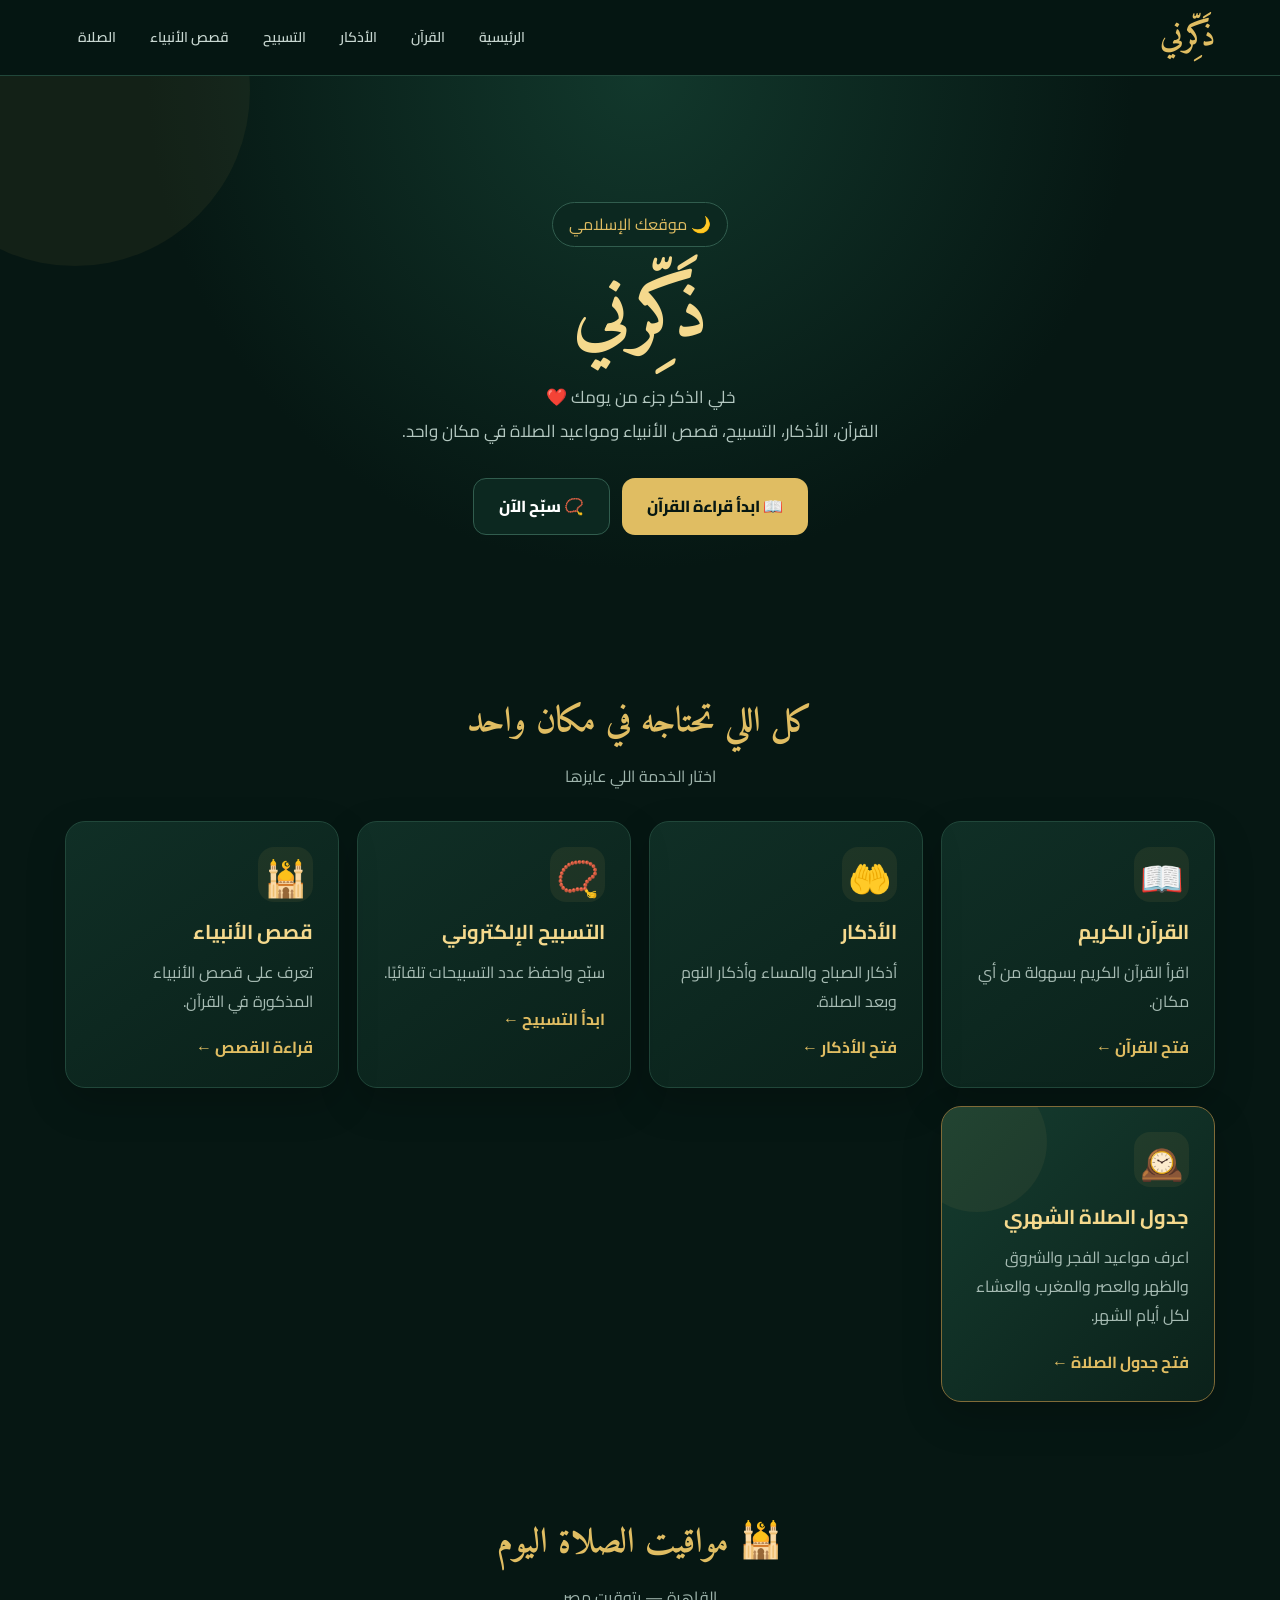
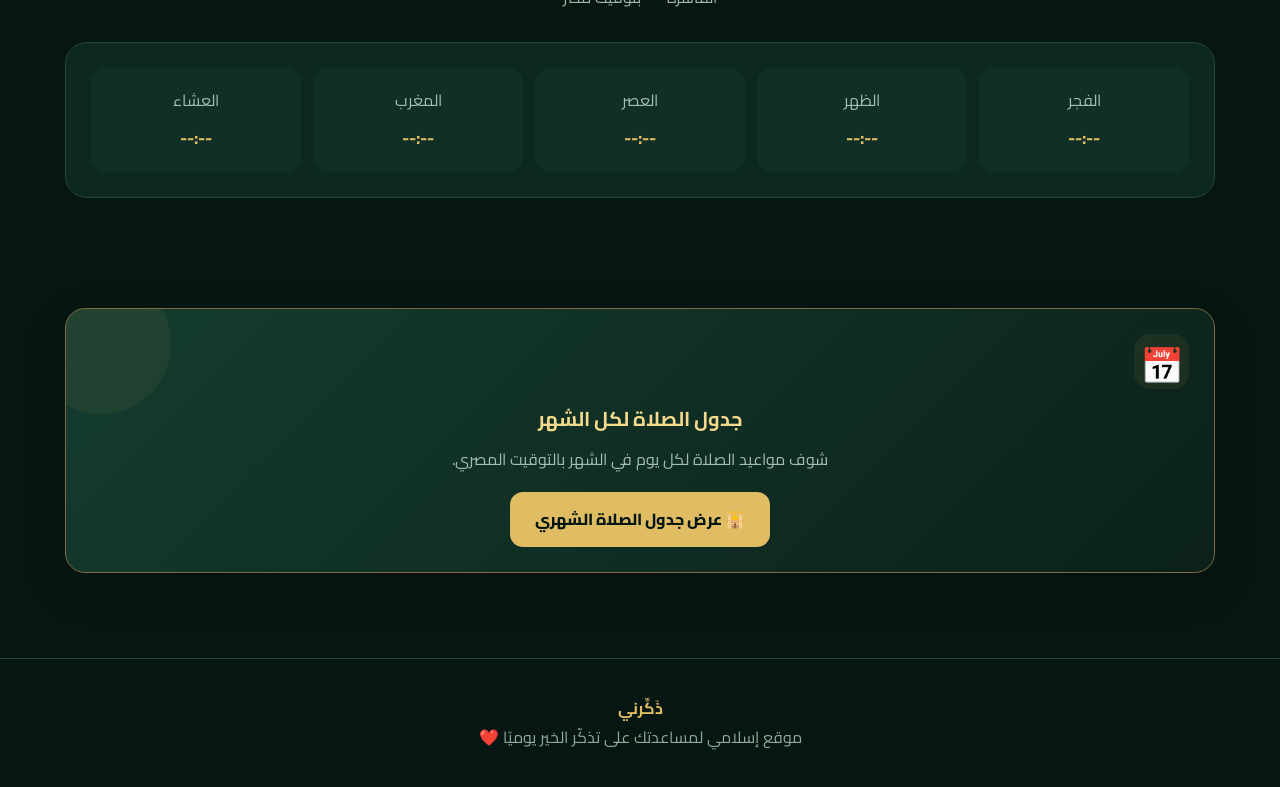
==== commit e84da771: "Update fmt.Println message from 'Hello' to 'Goodbye'" ====
--- a/index.html
+++ b/index.html
@@ -3,22 +3,15 @@
 
 <head>
     <meta charset="UTF-8">
-
-    <meta name="viewport"
-          content="width=device-width, initial-scale=1.0">
-
-    <meta name="theme-color" content="#071c16">
+    <meta name="viewport" content="width=device-width, initial-scale=1.0">
+    <meta name="theme-color" content="#061713">
 
     <title>ذَكِّرني | موقع إسلامي</title>
 
     <link rel="stylesheet" href="style.css">
 
-    <link rel="preconnect"
-          href="https://fonts.googleapis.com">
-
-    <link rel="preconnect"
-          href="https://fonts.gstatic.com"
-          crossorigin>
+    <link rel="preconnect" href="https://fonts.googleapis.com">
+    <link rel="preconnect" href="https://fonts.gstatic.com" crossorigin>
 
     <link href="https://fonts.googleapis.com/css2?family=Cairo:wght@400;500;600;700;800&family=Amiri:wght@400;700&display=swap"
           rel="stylesheet">
@@ -46,14 +39,14 @@
             margin: auto;
         }
 
-        /* HEADER */
+        /* ================= HEADER ================= */
 
         header {
             position: sticky;
             top: 0;
             z-index: 1000;
 
-            background: rgba(6, 23, 19, .92);
+            background: rgba(6, 23, 19, .94);
             backdrop-filter: blur(15px);
 
             border-bottom: 1px solid #21473a;
@@ -71,24 +64,20 @@
 
         .logo {
             font-family: "Amiri", serif;
-
             font-size: 32px;
             font-weight: 700;
-
             color: #e0bd62;
         }
 
         .nav-links {
             display: flex;
             align-items: center;
-            gap: 10px;
-
+            gap: 8px;
             flex-wrap: wrap;
         }
 
         .nav-links a {
-            padding: 9px 14px;
-
+            padding: 9px 13px;
             border-radius: 10px;
 
             color: #c8d7d1;
@@ -101,10 +90,10 @@
             color: #e0bd62;
         }
 
-        /* HERO */
+        /* ================= HERO ================= */
 
         .hero {
-            padding: 80px 0 50px;
+            padding: 80px 0 55px;
 
             text-align: center;
 
@@ -112,21 +101,19 @@
                 radial-gradient(
                     circle at top,
                     #12382c 0,
-                    #061713 55%
+                    #061713 58%
                 );
         }
 
         .hero-badge {
             display: inline-block;
 
-            padding: 7px 15px;
+            padding: 7px 16px;
 
             border: 1px solid #315d4e;
-
             border-radius: 50px;
 
             color: #e0bd62;
-
             background: #0c2820;
 
             margin-bottom: 20px;
@@ -137,7 +124,7 @@
 
             font-family: "Amiri", serif;
 
-            font-size: clamp(42px, 7vw, 75px);
+            font-size: clamp(45px, 8vw, 78px);
 
             color: #f5d98d;
         }
@@ -156,11 +143,9 @@
 
         .hero-buttons {
             display: flex;
-
             justify-content: center;
 
             gap: 12px;
-
             flex-wrap: wrap;
         }
 
@@ -200,7 +185,7 @@
             color: #e0bd62;
         }
 
-        /* SECTION */
+        /* ================= SECTIONS ================= */
 
         .section {
             padding: 55px 0;
@@ -208,7 +193,6 @@
 
         .section-title {
             text-align: center;
-
             margin-bottom: 30px;
         }
 
@@ -224,11 +208,10 @@
 
         .section-title p {
             margin: 0;
-
             color: #9fb5ad;
         }
 
-        /* CARDS */
+        /* ================= CARDS ================= */
 
         .cards {
             display: grid;
@@ -265,13 +248,11 @@
 
             border-color: #e0bd62;
 
-            box-shadow:
-                0 20px 55px #0005;
+            box-shadow: 0 20px 55px #0005;
         }
 
         .card-icon {
             font-size: 35px;
-
             margin-bottom: 12px;
         }
 
@@ -293,15 +274,13 @@
 
         .card-link {
             color: #e0bd62;
-
             font-weight: 700;
         }
 
-        /* MONTHLY PRAYER SPECIAL CARD */
+        /* ================= MONTHLY PRAYER ================= */
 
         .monthly-card {
             position: relative;
-
             overflow: hidden;
 
             background:
@@ -319,8 +298,8 @@
 
             position: absolute;
 
-            width: 130px;
-            height: 130px;
+            width: 140px;
+            height: 140px;
 
             border-radius: 50%;
 
@@ -332,11 +311,7 @@
             top: -35px;
         }
 
-        .monthly-card h3 {
-            color: #f5d98d;
-        }
-
-        /* PRAYER */
+        /* ================= PRAYER ================= */
 
         .prayer-box {
             background: #0c2820;
@@ -381,7 +356,7 @@
             font-size: 18px;
         }
 
-        /* FOOTER */
+        /* ================= FOOTER ================= */
 
         footer {
             margin-top: 30px;
@@ -399,13 +374,12 @@
             color: #e0bd62;
         }
 
-        /* MOBILE */
+        /* ================= MOBILE ================= */
 
         @media (max-width: 700px) {
 
             .nav {
                 padding: 12px 0;
-
                 flex-direction: column;
             }
 
@@ -418,8 +392,7 @@
             }
 
             .prayer-grid {
-                grid-template-columns:
-                    repeat(2, 1fr);
+                grid-template-columns: repeat(2, 1fr);
             }
 
             .prayer:last-child {
@@ -432,7 +405,6 @@
 
             .nav-links a {
                 font-size: 13px;
-
                 padding: 7px 9px;
             }
 
@@ -456,7 +428,7 @@
 
 <body>
 
-<!-- HEADER -->
+<!-- ================= HEADER ================= -->
 
 <header>
 
@@ -488,6 +460,10 @@
                 قصص الأنبياء
             </a>
 
+            <a href="monthly-prayer.html">
+                الصلاة
+            </a>
+
         </nav>
 
     </div>
@@ -495,7 +471,7 @@
 </header>
 
 
-<!-- HERO -->
+<!-- ================= HERO ================= -->
 
 <section class="hero">
 
@@ -539,7 +515,7 @@
 </section>
 
 
-<!-- FEATURES -->
+<!-- ================= SERVICES ================= -->
 
 <section class="section">
 
@@ -561,7 +537,7 @@
         <div class="cards">
 
 
-            <!-- QURAN -->
+            <!-- القرآن -->
 
             <a href="quran.html"
                class="card">
@@ -586,7 +562,7 @@
             </a>
 
 
-            <!-- ADHKAR -->
+            <!-- الأذكار -->
 
             <a href="adhkar.html"
                class="card">
@@ -611,7 +587,7 @@
             </a>
 
 
-            <!-- TASBEEH -->
+            <!-- التسبيح -->
 
             <a href="tasbeeh.html"
                class="card">
@@ -626,7 +602,7 @@
 
                 <p>
                     سبّح واحفظ عدد التسبيحات
-                    بتلقائية.
+                    تلقائيًا.
                 </p>
 
                 <span class="card-link">
@@ -636,7 +612,7 @@
             </a>
 
 
-            <!-- PROPHETS -->
+            <!-- قصص الأنبياء -->
 
             <a href="prophets.html"
                class="card">
@@ -661,7 +637,7 @@
             </a>
 
 
-            <!-- MONTHLY PRAYER -->
+            <!-- جدول الصلاة -->
 
             <a href="monthly-prayer.html"
                class="card monthly-card">
@@ -694,7 +670,7 @@
 </section>
 
 
-<!-- PRAYER -->
+<!-- ================= TODAY PRAYER ================= -->
 
 <section class="section">
 
@@ -703,11 +679,11 @@
         <div class="section-title">
 
             <h2>
-                🕌 مواقيت الصلاة
+                🕌 مواقيت الصلاة اليوم
             </h2>
 
             <p>
-                مواعيد اليوم — القاهرة
+                القاهرة — بتوقيت مصر
             </p>
 
         </div>
@@ -716,6 +692,7 @@
         <div class="prayer-box">
 
             <div class="prayer-grid">
+
 
                 <div class="prayer">
 
@@ -724,7 +701,7 @@
                     </span>
 
                     <strong id="fajr">
-                        --:--
+                        جاري التحميل...
                     </strong>
 
                 </div>
@@ -737,7 +714,7 @@
                     </span>
 
                     <strong id="dhuhr">
-                        --:--
+                        جاري التحميل...
                     </strong>
 
                 </div>
@@ -750,7 +727,7 @@
                     </span>
 
                     <strong id="asr">
-                        --:--
+                        جاري التحميل...
                     </strong>
 
                 </div>
@@ -763,7 +740,7 @@
                     </span>
 
                     <strong id="maghrib">
-                        --:--
+                        جاري التحميل...
                     </strong>
 
                 </div>
@@ -776,11 +753,12 @@
                     </span>
 
                     <strong id="isha">
-                        --:--
+                        جاري التحميل...
                     </strong>
 
                 </div>
 
+
             </div>
 
         </div>
@@ -790,7 +768,7 @@
 </section>
 
 
-<!-- MONTHLY CTA -->
+<!-- ================= MONTHLY CTA ================= -->
 
 <section class="section">
 
@@ -808,9 +786,8 @@
             </h3>
 
             <p>
-                عايز تعرف مواعيد الصلاة
-                لكل يوم في الشهر؟
-                افتح الجدول الشهري.
+                شوف مواعيد الصلاة لكل يوم
+                في الشهر بالتوقيت المصري.
             </p>
 
             <a href="monthly-prayer.html"
@@ -827,7 +804,7 @@
 </section>
 
 
-<!-- FOOTER -->
+<!-- ================= FOOTER ================= -->
 
 <footer>
 
@@ -849,9 +826,9 @@
 
 <script>
 
-    /*
-        مواقيت الصلاة - القاهرة
-    */
+    /* =========================================
+       مواقيت الصلاة - القاهرة - مصر
+       ========================================= */
 
     async function loadPrayerTimes() {
 
@@ -866,60 +843,91 @@
             const url =
                 `https://api.aladhan.com/v1/timingsByCity/${day}-${month}-${year}?city=Cairo&country=Egypt&method=5`;
 
-            const response =
-                await fetch(url);
+            const response = await fetch(url);
 
             if (!response.ok) {
                 throw new Error("Prayer API Error");
             }
 
-            const result =
-                await response.json();
-
-            if (!result.data) {
-                throw new Error("Invalid data");
-            }
-
-            const timings =
-                result.data.timings;
+            const result = await response.json();
+
+            if (!result.data || !result.data.timings) {
+                throw new Error("Invalid prayer data");
+            }
+
+            const timings = result.data.timings;
 
 
             document.getElementById("fajr").textContent =
-                cleanTime(timings.Fajr);
+                toEgyptianTime(timings.Fajr);
 
             document.getElementById("dhuhr").textContent =
-                cleanTime(timings.Dhuhr);
+                toEgyptianTime(timings.Dhuhr);
 
             document.getElementById("asr").textContent =
-                cleanTime(timings.Asr);
+                toEgyptianTime(timings.Asr);
 
             document.getElementById("maghrib").textContent =
-                cleanTime(timings.Maghrib);
+                toEgyptianTime(timings.Maghrib);
 
             document.getElementById("isha").textContent =
-                cleanTime(timings.Isha);
+                toEgyptianTime(timings.Isha);
 
         }
 
         catch (error) {
 
-            console.log(
+            console.error(
                 "Prayer times error:",
                 error
             );
 
+            document.getElementById("fajr").textContent = "--:--";
+            document.getElementById("dhuhr").textContent = "--:--";
+            document.getElementById("asr").textContent = "--:--";
+            document.getElementById("maghrib").textContent = "--:--";
+            document.getElementById("isha").textContent = "--:--";
+
         }
 
     }
 
 
-    function cleanTime(time) {
+    /* =========================================
+       تحويل 24 ساعة إلى التوقيت المصري
+       مثال:
+       05:10 → 5:10 ص
+       15:30 → 3:30 م
+       ========================================= */
+
+    function toEgyptianTime(time) {
 
         if (!time) {
             return "--:--";
         }
 
-        return time.split(" ")[0];
+        time = time
+            .toString()
+            .split(" ")[0];
+
+        let parts = time.split(":");
+
+        let hour = Number(parts[0]);
+        let minute = Number(parts[1]);
+
+        if (isNaN(hour) || isNaN(minute)) {
+            return "--:--";
+        }
+
+        const period = hour >= 12 ? "م" : "ص";
+
+        hour = hour % 12;
+
+        if (hour === 0) {
+            hour = 12;
+        }
+
+        return `${hour}:${String(minute).padStart(2, "0")} ${period}`;
 
     }
 
